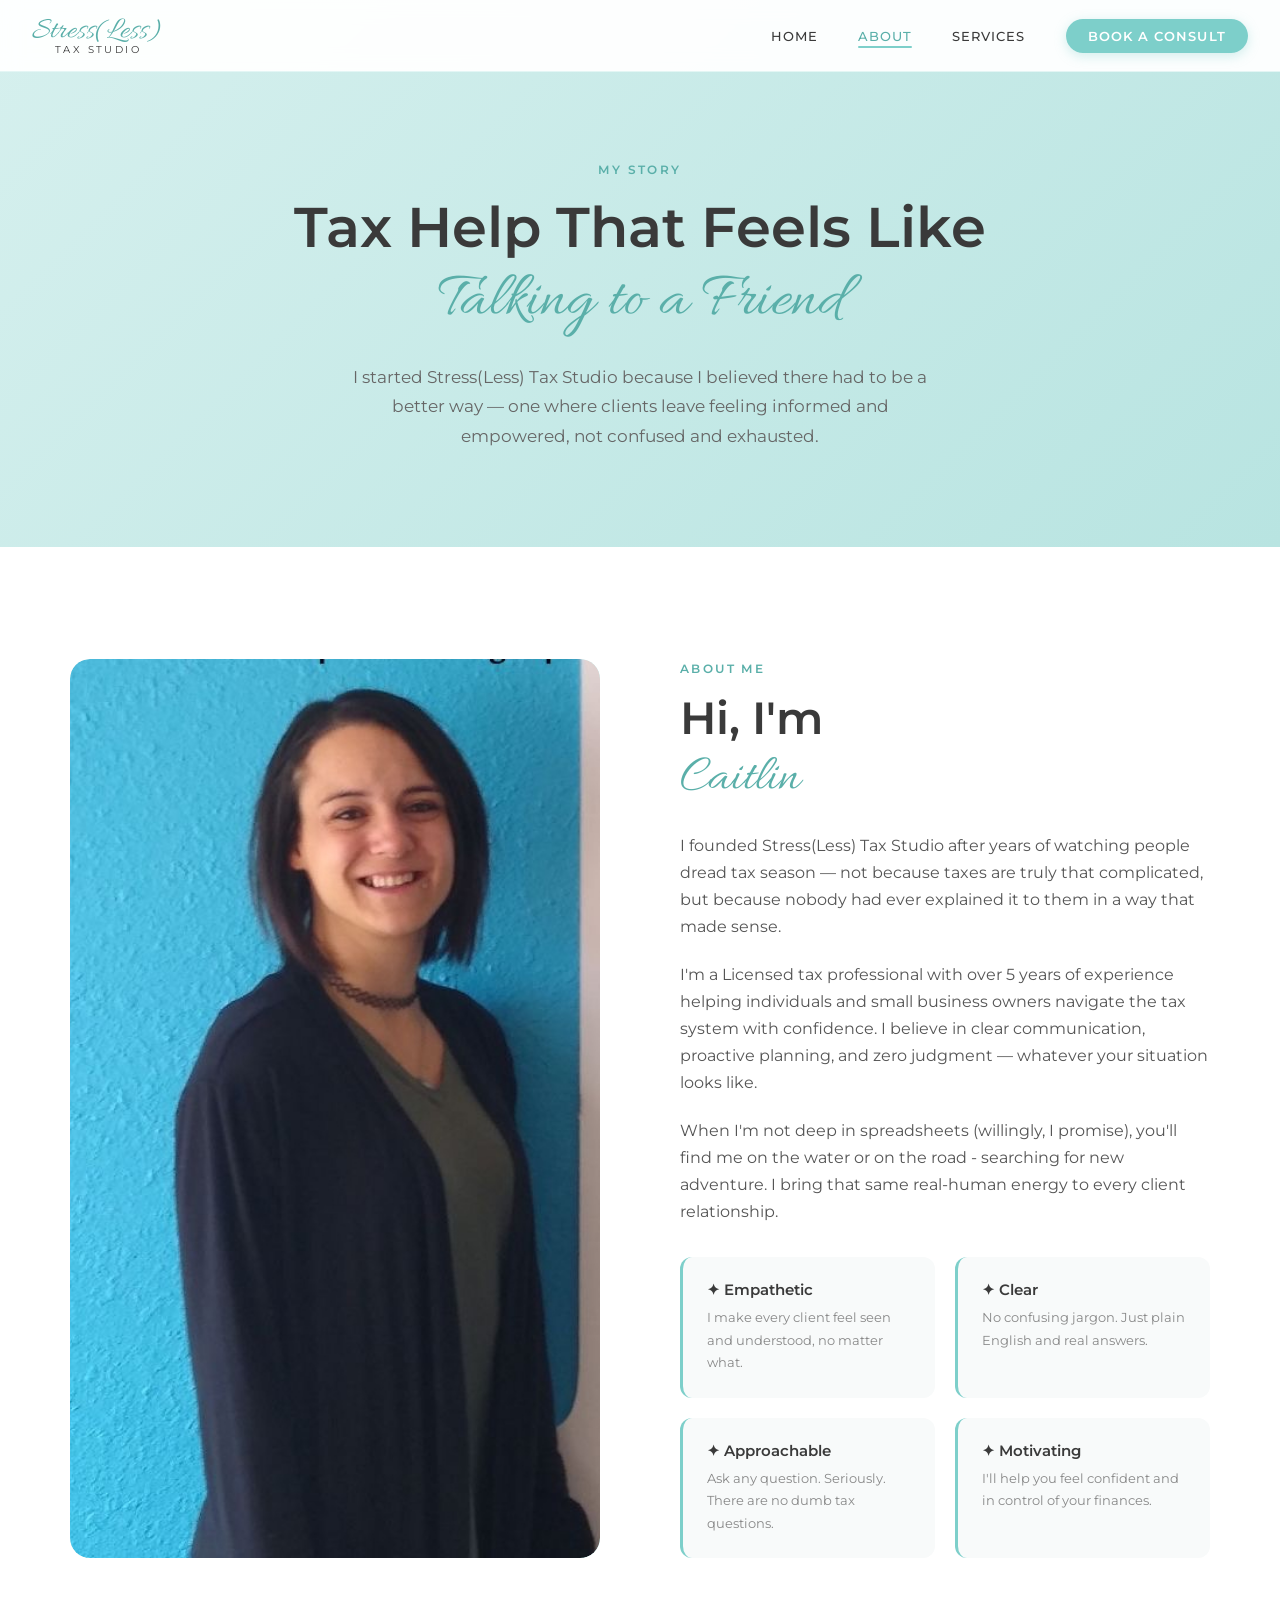
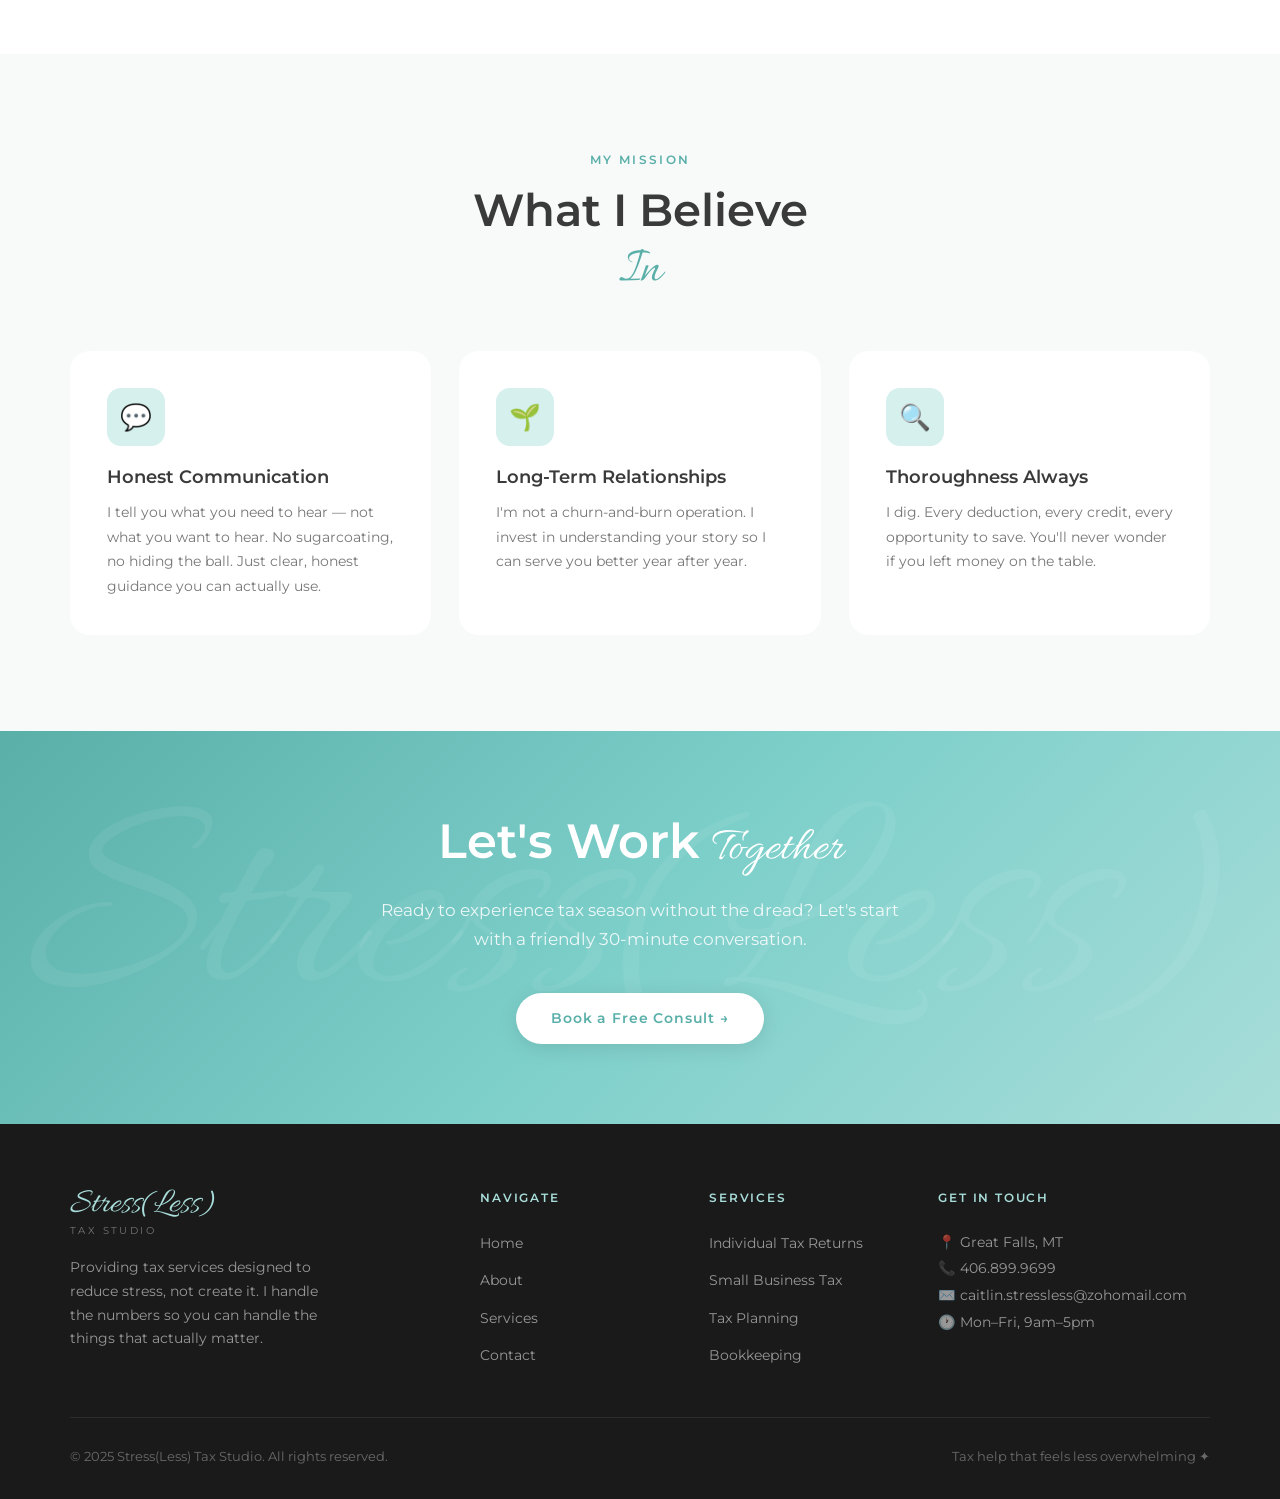
==== about.html @ 583a16b0 "Fix folder structure" ====
<!DOCTYPE html>
<html lang="en">
<head>
  <meta charset="UTF-8" />
  <meta name="viewport" content="width=device-width, initial-scale=1.0" />
  <title>About — Stress(Less) Tax Studio</title>
  <meta name="description" content="Meet the team behind Stress(Less) Tax Studio. I am a real person who believes tax help should feel human, approachable, and empowering." />
  <link rel="stylesheet" href="css/style.css" />
</head>
<body class="page-about">

  <!-- NAV -->
  <nav>
    <div class="nav-logo">
      <span class="script-name">Stress(Less)</span>
      <span class="studio-text">Tax Studio</span>
    </div>
    <ul class="nav-links" id="navLinks">
      <li><a href="index.html">Home</a></li>
      <li><a href="about.html">About</a></li>
      <li><a href="services.html">Services</a></li>
      <li><a href="contact.html" class="nav-cta">Book a Consult</a></li>
    </ul>
    <div class="hamburger" id="hamburger">
      <span></span><span></span><span></span>
    </div>
  </nav>

  <!-- ABOUT HERO -->
  <section class="about-hero">
    <div class="container">
      <p class="section-label reveal">My Story</p>
      <h1 class="section-title reveal" style="font-size: clamp(2.4rem, 5vw, 3.5rem);">
        Tax Help That Feels Like <span class="script">Talking to a Friend</span>
      </h1>
      <p class="section-subtitle reveal" style="margin: 1rem auto 0; text-align: center;">
        I started Stress(Less) Tax Studio because I believed there had to be a better way — one where clients leave feeling informed and empowered, not confused and exhausted.
      </p>
    </div>
  </section>

  <!-- ABOUT CONTENT -->
  <section class="why">
    <div class="container">
      <div class="about-content">
        <div class="about-img-wrap reveal">
          <img src="images/caitlin-profile.jpeg" alt="Caitlin, founder of Stress(Less) Tax Studio" style="width: 100%; height: 100%; object-fit: cover; object-position: top center; border-radius: var(--radius-lg); display: block;" />
        </div>

        <div class="reveal">
          <p class="section-label">About Me</p>
          <h2 class="section-title">Hi, I'm <span class="script">Caitlin</span></h2>
          <p style="margin-bottom: 1.25rem;">I founded Stress(Less) Tax Studio after years of watching people dread tax season — not because taxes are truly that complicated, but because nobody had ever explained it to them in a way that made sense.</p>
          <p style="margin-bottom: 1.25rem;">I'm a Licensed tax professional with over 5 years of experience helping individuals and small business owners navigate the tax system with confidence. I believe in clear communication, proactive planning, and zero judgment — whatever your situation looks like.</p>
          <p style="margin-bottom: 2rem;">When I'm not deep in spreadsheets (willingly, I promise), you'll find me on the water or on the road - searching for new adventure. I bring that same real-human energy to every client relationship.</p>

          <div class="values-grid">
            <div class="value-card reveal" data-delay="0">
              <h4>✦ Empathetic</h4>
              <p>I make every client feel seen and understood, no matter what.</p>
            </div>
            <div class="value-card reveal" data-delay="100">
              <h4>✦ Clear</h4>
              <p>No confusing jargon. Just plain English and real answers.</p>
            </div>
            <div class="value-card reveal" data-delay="200">
              <h4>✦ Approachable</h4>
              <p>Ask any question. Seriously. There are no dumb tax questions.</p>
            </div>
            <div class="value-card reveal" data-delay="300">
              <h4>✦ Motivating</h4>
              <p>I'll help you feel confident and in control of your finances.</p>
            </div>
          </div>
        </div>
      </div>
    </div>
  </section>

  <!-- MISSION SECTION -->
  <section class="services" style="background: var(--off-white);">
    <div class="container">
      <div class="text-center reveal">
        <p class="section-label">My Mission</p>
        <h2 class="section-title">What I Believe <span class="script">In</span></h2>
      </div>
      <div class="services-grid" style="margin-top: 3rem;">
        <div class="service-card reveal" data-delay="0">
          <div class="service-icon">💬</div>
          <h3>Honest Communication</h3>
          <p>I tell you what you need to hear — not what you want to hear. No sugarcoating, no hiding the ball. Just clear, honest guidance you can actually use.</p>
        </div>
        <div class="service-card reveal" data-delay="100">
          <div class="service-icon">🌱</div>
          <h3>Long-Term Relationships</h3>
          <p>I'm not a churn-and-burn operation. I invest in understanding your story so I can serve you better year after year.</p>
        </div>
        <div class="service-card reveal" data-delay="200">
          <div class="service-icon">🔍</div>
          <h3>Thoroughness Always</h3>
          <p>I dig. Every deduction, every credit, every opportunity to save. You'll never wonder if you left money on the table.</p>
        </div>
      </div>
    </div>
  </section>

  <!-- CREDENTIALS BAR 
  <section style="background: var(--charcoal); padding: 4rem 2rem;">
    <div class="container">
      <div class="text-center reveal">
        <p class="section-label" style="color: var(--tiffany-light);">Credentials &amp; Qualifications</p>
        <h2 class="section-title" style="color: var(--white); margin-bottom: 2.5rem;">You're in Good Hands <span class="script">Promise.</span></h2>
      </div>
      <div style="display: grid; grid-template-columns: repeat(auto-fit, minmax(200px, 1fr)); gap: 1.5rem; text-align: center;">
        <div class="reveal" data-delay="0" style="padding: 2rem; border: 1px solid rgba(125,207,202,0.2); border-radius: var(--radius);">
          <div style="font-size: 2.5rem; margin-bottom: 0.75rem;">🏅</div>
          <h4 style="color: var(--white); font-size: 0.95rem; margin-bottom: 0.4rem;">[Your Credential]</h4>
          <p style="color: rgba(255,255,255,0.5); font-size: 0.8rem;">e.g. Enrolled Agent</p>
        </div>
        <div class="reveal" data-delay="100" style="padding: 2rem; border: 1px solid rgba(125,207,202,0.2); border-radius: var(--radius);">
          <div style="font-size: 2.5rem; margin-bottom: 0.75rem;">📜</div>
          <h4 style="color: var(--white); font-size: 0.95rem; margin-bottom: 0.4rem;">[Your Certification]</h4>
          <p style="color: rgba(255,255,255,0.5); font-size: 0.8rem;">e.g. CPA License</p>
        </div>
        <div class="reveal" data-delay="200" style="padding: 2rem; border: 1px solid rgba(125,207,202,0.2); border-radius: var(--radius);">
          <div style="font-size: 2.5rem; margin-bottom: 0.75rem;">🎓</div>
          <h4 style="color: var(--white); font-size: 0.95rem; margin-bottom: 0.4rem;">[Your Degree]</h4>
          <p style="color: rgba(255,255,255,0.5); font-size: 0.8rem;">e.g. B.S. Accounting</p>
        </div>
        <div class="reveal" data-delay="300" style="padding: 2rem; border: 1px solid rgba(125,207,202,0.2); border-radius: var(--radius);">
          <div style="font-size: 2.5rem; margin-bottom: 0.75rem;">⭐</div>
          <h4 style="color: var(--white); font-size: 0.95rem; margin-bottom: 0.4rem;">[X]+ Years</h4>
          <p style="color: rgba(255,255,255,0.5); font-size: 0.8rem;">Professional Experience</p>
        </div>
      </div>
    </div>
  </section> -->

  <!-- CTA BANNER -->
  <section class="cta-banner">
    <div class="container reveal">
      <h2>Let's Work <span class="script">Together</span></h2>
      <p>Ready to experience tax season without the dread? Let's start with a friendly 30-minute conversation.</p>
      <a href="contact.html" class="btn btn-white">Book a Free Consult →</a>
    </div>
  </section>

  <!-- FOOTER -->
  <footer>
    <div class="container">
      <div class="footer-grid">
        <div class="footer-brand">
          <span class="script-name">Stress(Less)</span>
          <span class="studio-text">Tax Studio</span>
          <p>Providing tax services designed to reduce stress, not create it. I handle the numbers so you can handle the things that actually matter.</p>
        </div>
        <div class="footer-col">
          <h5>Navigate</h5>
          <ul>
            <li><a href="index.html">Home</a></li>
            <li><a href="about.html">About</a></li>
            <li><a href="services.html">Services</a></li>
            <li><a href="contact.html">Contact</a></li>
          </ul>
        </div>
        <div class="footer-col">
          <h5>Services</h5>
          <ul>
            <li><a href="services.html">Individual Tax Returns</a></li>
            <li><a href="services.html">Small Business Tax</a></li>
            <li><a href="services.html">Tax Planning</a></li>
            <li><a href="services.html">Bookkeeping</a></li>
          </ul>
        </div>
        <div class="footer-col footer-contact">
          <h5>Get in Touch</h5>
          <p>📍 Great Falls, MT<br>📞 406.899.9699<br>✉️ caitlin.stressless@zohomail.com<br>🕐 Mon–Fri, 9am–5pm</p>
        </div>
      </div>
      <div class="footer-bottom">
        <p>© 2025 Stress(Less) Tax Studio. All rights reserved.</p>
        <p>Tax help that feels less overwhelming ✦</p>
      </div>
    </div>
  </footer>

  <script src="js/main.js"></script>
</body>
</html>
---- css/style.css ----
@import url('https://fonts.googleapis.com/css2?family=Allura&family=Montserrat:wght@300;400;500;600;700&display=swap');

:root {
  --tiffany: #7DCFCA;
  --tiffany-light: #A8DDD9;
  --tiffany-pale: #D6F0EE;
  --tiffany-dark: #5AAFA9;
  --baby-aqua: #B8E4E1;
  --charcoal: #3A3A3A;
  --light-grey: #F0F0F0;
  --mid-grey: #9A9A9A;
  --white: #FFFFFF;
  --off-white: #F8FAFA;
  --black: #1A1A1A;
  --font-script: 'Allura', cursive;
  --font-body: 'Montserrat', sans-serif;
  --shadow-sm: 0 2px 12px rgba(125, 207, 202, 0.12);
  --shadow-md: 0 6px 30px rgba(125, 207, 202, 0.18);
  --shadow-lg: 0 12px 50px rgba(125, 207, 202, 0.22);
  --radius: 12px;
  --radius-lg: 20px;
}

*, *::before, *::after { box-sizing: border-box; margin: 0; padding: 0; }

html { scroll-behavior: smooth; }

body {
  font-family: var(--font-body);
  color: var(--charcoal);
  background: var(--white);
  line-height: 1.7;
  overflow-x: hidden;
}

/* ===== TYPOGRAPHY ===== */
h1, h2, h3, h4 { font-family: var(--font-body); font-weight: 600; line-height: 1.25; }
.script { font-family: var(--font-script); font-weight: 400; }
p { color: #555; font-size: 1rem; }
a { text-decoration: none; color: inherit; }

/* ===== NAV ===== */
nav {
  position: fixed; top: 0; left: 0; right: 0; z-index: 100;
  background: rgba(255,255,255,0.95);
  backdrop-filter: blur(10px);
  border-bottom: 1px solid rgba(125, 207, 202, 0.2);
  padding: 0 2rem;
  height: 72px;
  display: flex; align-items: center; justify-content: space-between;
  transition: box-shadow 0.3s;
}
nav.scrolled { box-shadow: var(--shadow-sm); }

.nav-logo {
  display: flex; flex-direction: column; line-height: 1;
}
.nav-logo .script-name {
  font-family: var(--font-script);
  font-size: 1.9rem;
  color: var(--tiffany-dark);
  line-height: 1;
}
.nav-logo .studio-text {
  font-family: var(--font-body);
  font-size: 0.6rem;
  letter-spacing: 0.25em;
  text-transform: uppercase;
  color: var(--charcoal);
  margin-top: -2px;
  text-align: center;
}

.nav-links {
  display: flex; gap: 2.5rem; align-items: center;
  list-style: none;
}
.nav-links a {
  font-size: 0.82rem;
  font-weight: 500;
  letter-spacing: 0.08em;
  text-transform: uppercase;
  color: var(--charcoal);
  transition: color 0.2s;
  position: relative;
}
.nav-links a::after {
  content: ''; position: absolute; bottom: -4px; left: 0; right: 0;
  height: 2px; background: var(--tiffany); border-radius: 2px;
  transform: scaleX(0); transition: transform 0.25s;
}
.nav-links a:hover { color: var(--tiffany-dark); }
.nav-links a:hover::after { transform: scaleX(1); }
.nav-links a.active { color: var(--tiffany-dark); }
.nav-links a.active::after { transform: scaleX(1); }

.nav-cta {
  background: var(--tiffany);
  color: var(--white) !important;
  padding: 0.55rem 1.4rem;
  border-radius: 50px;
  font-size: 0.82rem !important;
  font-weight: 600 !important;
  letter-spacing: 0.06em;
  transition: background 0.2s, transform 0.2s !important;
  box-shadow: 0 3px 12px rgba(125, 207, 202, 0.35);
}
.nav-cta:hover { background: var(--tiffany-dark) !important; transform: translateY(-1px); }
.nav-cta::after { display: none !important; }

.hamburger { display: none; cursor: pointer; flex-direction: column; gap: 5px; }
.hamburger span { width: 24px; height: 2px; background: var(--charcoal); border-radius: 2px; transition: 0.3s; }

/* ===== BUTTONS ===== */
.btn {
  display: inline-block;
  padding: 0.85rem 2.2rem;
  border-radius: 50px;
  font-family: var(--font-body);
  font-size: 0.88rem;
  font-weight: 600;
  letter-spacing: 0.06em;
  cursor: pointer;
  border: none;
  transition: all 0.25s;
}
.btn-primary {
  background: var(--tiffany);
  color: var(--white);
  box-shadow: 0 4px 20px rgba(125, 207, 202, 0.4);
}
.btn-primary:hover { background: var(--tiffany-dark); transform: translateY(-2px); box-shadow: 0 8px 30px rgba(125, 207, 202, 0.45); }
.btn-outline {
  background: transparent;
  color: var(--tiffany-dark);
  border: 2px solid var(--tiffany);
}
.btn-outline:hover { background: var(--tiffany-pale); transform: translateY(-2px); }
.btn-white {
  background: var(--white);
  color: var(--tiffany-dark);
  box-shadow: 0 4px 20px rgba(0,0,0,0.1);
}
.btn-white:hover { transform: translateY(-2px); box-shadow: 0 8px 30px rgba(0,0,0,0.15); }

/* ===== SECTIONS ===== */
section { padding: 6rem 2rem; }
.container { max-width: 1140px; margin: 0 auto; }

.section-label {
  font-size: 0.75rem;
  font-weight: 600;
  letter-spacing: 0.2em;
  text-transform: uppercase;
  color: var(--tiffany-dark);
  margin-bottom: 0.75rem;
}
.section-title {
  font-size: clamp(2rem, 4vw, 2.8rem);
  color: var(--charcoal);
  margin-bottom: 1.25rem;
}
.section-title .script {
  font-size: 1.15em;
  color: var(--tiffany-dark);
  display: block;
}
.section-subtitle {
  font-size: 1.05rem;
  color: #666;
  max-width: 580px;
  line-height: 1.75;
}
.text-center { text-align: center; }
.text-center .section-subtitle { margin: 0 auto; }

/* ===== HERO ===== */
.hero {
  min-height: 100vh;
  display: flex; align-items: center;
  padding-top: 72px;
  background: linear-gradient(150deg, var(--off-white) 0%, var(--tiffany-pale) 40%, var(--baby-aqua) 100%);
  position: relative; overflow: hidden;
}
.hero::before {
  content: ''; position: absolute; top: -80px; right: -80px;
  width: 600px; height: 600px;
  background: radial-gradient(circle, rgba(125, 207, 202, 0.15) 0%, transparent 70%);
  border-radius: 50%;
  animation: pulse 6s ease-in-out infinite;
}
.hero::after {
  content: ''; position: absolute; bottom: -100px; left: -100px;
  width: 500px; height: 500px;
  background: radial-gradient(circle, rgba(168, 221, 217, 0.2) 0%, transparent 70%);
  border-radius: 50%;
  animation: pulse 8s ease-in-out infinite reverse;
}
@keyframes pulse { 0%, 100% { transform: scale(1); } 50% { transform: scale(1.08); } }

.hero .container {
  display: grid;
  grid-template-columns: 1fr 1fr;
  gap: 4rem;
  align-items: center;
  position: relative; z-index: 1;
}
.hero-content { animation: fadeInLeft 0.9s ease both; }
.hero-eyebrow {
  font-size: 0.78rem;
  font-weight: 600;
  letter-spacing: 0.22em;
  text-transform: uppercase;
  color: var(--tiffany-dark);
  margin-bottom: 1rem;
  display: flex; align-items: center; gap: 0.75rem;
}
.hero-eyebrow::before {
  content: ''; width: 32px; height: 2px;
  background: var(--tiffany); display: block;
}
.hero-title {
  font-size: clamp(2.6rem, 5vw, 4rem);
  color: var(--charcoal);
  line-height: 1.1;
  margin-bottom: 1.5rem;
}
.hero-title .script {
  font-size: 1.2em;
  color: var(--tiffany-dark);
  display: block;
  line-height: 1.1;
}
.hero-tagline {
  font-size: 1.05rem;
  color: #666;
  margin-bottom: 2.5rem;
  line-height: 1.8;
  max-width: 480px;
  font-style: italic;
}
.hero-actions { display: flex; gap: 1rem; flex-wrap: wrap; }
.hero-trust {
  display: flex; align-items: center; gap: 1.5rem;
  margin-top: 3rem;
  padding-top: 2rem;
  border-top: 1px solid rgba(125, 207, 202, 0.3);
}
.trust-item {
  display: flex; flex-direction: column;
}
.trust-num {
  font-size: 1.6rem; font-weight: 700; color: var(--tiffany-dark);
  line-height: 1;
}
.trust-label { font-size: 0.72rem; color: #888; letter-spacing: 0.06em; margin-top: 2px; }
.trust-divider { width: 1px; height: 40px; background: rgba(125, 207, 202, 0.35); }

.hero-visual {
  display: flex; justify-content: center; align-items: center;
  animation: fadeInRight 0.9s ease 0.2s both;
}
.hero-card-stack {
  display: flex;
  flex-direction: column;
  gap: 1.5rem;
  position: relative;
  width: 380px;
  height: 420px;
}
.hero-card {
  background: var(--white);
  border-radius: var(--radius-lg);
  box-shadow: var(--shadow-md);
  padding: 1.75rem;
  transition: transform 0.3s;
}
.hero-card:nth-child(1) {
  width: 280px; height: 180px;
  top: 20px; right: 20px;
  background: var(--white);
  border: 1px solid var(--tiffany-pale);
  z-index: 3;
}
.hero-card:nth-child(2) {
  width: 280px; height: 160px;
  top: 60px; right: 60px;
  background: var(--tiffany-pale);
  z-index: 2;
}
.hero-card:nth-child(3) {
  width: 280px; height: 175px;
  top: 200px; left: 0px;
  background: var(--tiffany);
  z-index: 1;
}
.hero-card:nth-child(4) {
  width: 250px; height: 120px;
  bottom: 20px; right: 10px;
  background: linear-gradient(135deg, var(--tiffany-dark), var(--tiffany));
  z-index: 4;
}
.card-icon {
  width: 40px; height: 40px;
  background: var(--tiffany-pale);
  border-radius: 10px;
  display: flex; align-items: center; justify-content: center;
  margin-bottom: 0.75rem;
  font-size: 1.2rem;
}
.card-icon.dark { background: rgba(255,255,255,0.2); }
.hero-card h4 { font-size: 0.85rem; font-weight: 600; color: var(--charcoal); margin-bottom: 0.25rem; }
.hero-card p { font-size: 0.78rem; color: #888; }
.hero-card.dark h4, .hero-card.dark p { color: rgba(255,255,255,0.9); }
.hero-card.dark p { color: rgba(255,255,255,0.7); }

/* ===== SERVICES SECTION ===== */
.services { background: var(--off-white); }
.services-grid {
  display: grid;
  grid-template-columns: repeat(auto-fit, minmax(280px, 1fr));
  gap: 1.75rem;
  margin-top: 3.5rem;
}
.service-card {
  background: var(--white);
  border-radius: var(--radius-lg);
  padding: 2.25rem;
  border: 1px solid transparent;
  transition: all 0.3s;
  position: relative;
  overflow: hidden;
}
.service-card::before {
  content: '';
  position: absolute; top: 0; left: 0; right: 0;
  height: 4px;
  background: linear-gradient(90deg, var(--tiffany-light), var(--tiffany-dark));
  transform: scaleX(0); transform-origin: left;
  transition: transform 0.35s;
}
.service-card:hover {
  border-color: var(--tiffany-pale);
  box-shadow: var(--shadow-md);
  transform: translateY(-4px);
}
.service-card:hover::before { transform: scaleX(1); }
.service-icon {
  width: 58px; height: 58px;
  background: var(--tiffany-pale);
  border-radius: 14px;
  display: flex; align-items: center; justify-content: center;
  font-size: 1.6rem;
  margin-bottom: 1.25rem;
  transition: transform 0.3s;
}
.service-card:hover .service-icon { transform: scale(1.1) rotate(5deg); }
.service-card h3 { font-size: 1.1rem; margin-bottom: 0.75rem; color: var(--charcoal); }
.service-card p { font-size: 0.9rem; color: #777; line-height: 1.7; }
.service-tag {
  display: inline-block;
  margin-top: 1.25rem;
  font-size: 0.72rem;
  font-weight: 600;
  letter-spacing: 0.1em;
  text-transform: uppercase;
  color: var(--tiffany-dark);
  padding: 0.3rem 0.8rem;
  background: var(--tiffany-pale);
  border-radius: 50px;
}

/* ===== WHY SECTION ===== */
.why { background: var(--white); }
.why-grid {
  display: grid;
  grid-template-columns: 1fr 1fr;
  gap: 5rem;
  align-items: center;
  margin-top: 1rem;
}
.why-visual { position: relative; }
.why-bg-card {
  background: linear-gradient(135deg, var(--tiffany-pale), var(--baby-aqua));
  border-radius: var(--radius-lg);
  padding: 3rem;
  min-height: 420px;
  display: flex; flex-direction: column; justify-content: flex-end;
  position: relative; overflow: hidden;
}
.why-bg-card::before {
  content: '"';
  position: absolute; top: -20px; left: 20px;
  font-family: var(--font-script);
  font-size: 12rem;
  color: rgba(125, 207, 202, 0.25);
  line-height: 1;
}
.why-quote {
  font-size: 1.25rem;
  font-style: italic;
  color: var(--charcoal);
  line-height: 1.6;
  position: relative; z-index: 1;
}
.why-quote .script { font-size: 1.6rem; color: var(--tiffany-dark); display: block; margin-top: 1rem; }

.why-pillars { display: flex; flex-direction: column; gap: 1.75rem; }
.pillar {
  display: flex; gap: 1.25rem; align-items: flex-start;
}
.pillar-icon {
  flex-shrink: 0;
  width: 50px; height: 50px;
  background: var(--tiffany-pale);
  border-radius: 12px;
  display: flex; align-items: center; justify-content: center;
  font-size: 1.3rem;
}
.pillar h4 { font-size: 1rem; font-weight: 600; margin-bottom: 0.35rem; color: var(--charcoal); }
.pillar p { font-size: 0.88rem; color: #777; line-height: 1.65; }

/* ===== PROCESS SECTION ===== */
.process { background: var(--charcoal); color: var(--white); }
.process .section-label { color: var(--tiffany-light); }
.process .section-title { color: var(--white); }
.process .section-subtitle { color: rgba(255,255,255,0.65); }
.process-steps {
  display: grid;
  grid-template-columns: repeat(4, 1fr);
  gap: 2rem;
  margin-top: 3.5rem;
  position: relative;
}
.process-steps::before {
  content: '';
  position: absolute;
  top: 38px; left: 12.5%; right: 12.5%;
  height: 1px;
  background: linear-gradient(90deg, transparent, var(--tiffany), transparent);
}
.step {
  text-align: center;
  position: relative;
}
.step-num {
  width: 76px; height: 76px;
  background: rgba(125, 207, 202, 0.12);
  border: 2px solid var(--tiffany);
  border-radius: 50%;
  display: flex; align-items: center; justify-content: center;
  margin: 0 auto 1.5rem;
  font-size: 1.5rem;
  color: var(--tiffany-light);
  position: relative; z-index: 1;
  transition: all 0.3s;
}
.step:hover .step-num {
  background: var(--tiffany);
  color: var(--white);
  transform: scale(1.08);
}
.step h4 { font-size: 1rem; font-weight: 600; color: var(--white); margin-bottom: 0.5rem; }
.step p { font-size: 0.85rem; color: rgba(255,255,255,0.6); line-height: 1.6; }

/* ===== TESTIMONIALS ===== */
.testimonials { background: var(--off-white); }
.testimonials-grid {
  display: grid;
  grid-template-columns: repeat(3, 1fr);
  gap: 1.75rem;
  margin-top: 3.5rem;
}
.testimonial-card {
  background: var(--white);
  border-radius: var(--radius-lg);
  padding: 2rem;
  border: 1px solid var(--tiffany-pale);
  transition: all 0.3s;
}
.testimonial-card:hover {
  box-shadow: var(--shadow-md);
  transform: translateY(-3px);
}
.stars { color: var(--tiffany); font-size: 1rem; margin-bottom: 1rem; letter-spacing: 2px; }
.testimonial-text {
  font-size: 0.92rem;
  color: #666;
  line-height: 1.75;
  font-style: italic;
  margin-bottom: 1.5rem;
}
.testimonial-author { display: flex; align-items: center; gap: 0.75rem; }
.author-avatar {
  width: 42px; height: 42px;
  border-radius: 50%;
  background: linear-gradient(135deg, var(--tiffany-light), var(--tiffany-dark));
  display: flex; align-items: center; justify-content: center;
  font-weight: 700; color: var(--white); font-size: 0.9rem;
}
.author-name { font-weight: 600; font-size: 0.9rem; color: var(--charcoal); }
.author-title { font-size: 0.78rem; color: #999; }

/* ===== CTA BANNER ===== */
.cta-banner {
  background: linear-gradient(135deg, var(--tiffany-dark) 0%, var(--tiffany) 50%, var(--tiffany-light) 100%);
  padding: 5rem 2rem;
  text-align: center;
  position: relative; overflow: hidden;
}
.cta-banner::before {
  content: 'Stress(Less)';
  position: absolute;
  font-family: var(--font-script);
  font-size: 18rem;
  color: rgba(255,255,255,0.06);
  top: 50%; left: 50%;
  transform: translate(-50%, -50%);
  white-space: nowrap; pointer-events: none;
}
.cta-banner h2 {
  font-size: clamp(2rem, 4vw, 3rem);
  color: var(--white);
  margin-bottom: 1rem;
}
.cta-banner p {
  color: rgba(255,255,255,0.85);
  font-size: 1.05rem;
  max-width: 540px;
  margin: 0 auto 2.5rem;
}

/* ===== FOOTER ===== */
footer {
  background: var(--black);
  color: rgba(255,255,255,0.7);
  padding: 4rem 2rem 2rem;
}
.footer-grid {
  display: grid;
  grid-template-columns: 2fr 1fr 1fr 1.5fr;
  gap: 3rem;
  margin-bottom: 3rem;
}
.footer-brand .script-name {
  font-family: var(--font-script);
  font-size: 2.2rem;
  color: var(--tiffany-light);
  display: block;
  line-height: 1;
}
.footer-brand .studio-text {
  font-size: 0.6rem;
  letter-spacing: 0.25em;
  text-transform: uppercase;
  color: rgba(255,255,255,0.4);
  margin-bottom: 1rem;
  display: block;
}
.footer-brand p { font-size: 0.88rem; line-height: 1.7; color: rgba(255,255,255,0.55); max-width: 260px; }
.footer-col h5 {
  font-size: 0.75rem;
  font-weight: 600;
  letter-spacing: 0.15em;
  text-transform: uppercase;
  color: var(--tiffany-light);
  margin-bottom: 1.25rem;
}
.footer-col ul { list-style: none; display: flex; flex-direction: column; gap: 0.65rem; }
.footer-col ul a { font-size: 0.88rem; color: rgba(255,255,255,0.55); transition: color 0.2s; }
.footer-col ul a:hover { color: var(--tiffany-light); }
.footer-contact p { font-size: 0.88rem; color: rgba(255,255,255,0.55); line-height: 1.9; }
.footer-bottom {
  border-top: 1px solid rgba(255,255,255,0.08);
  padding-top: 1.75rem;
  display: flex; justify-content: space-between; align-items: center;
}
.footer-bottom p { font-size: 0.8rem; color: rgba(255,255,255,0.35); }

/* ===== ABOUT PAGE ===== */
.about-hero {
  background: linear-gradient(135deg, var(--tiffany-pale) 0%, var(--baby-aqua) 100%);
  padding: 10rem 2rem 6rem;
  text-align: center;
}
.about-content {
  display: grid;
  grid-template-columns: 1fr 1fr;
  gap: 5rem;
  align-items: stretch;
  margin-top: 1rem;
}
.about-img-wrap {
  border-radius: var(--radius-lg);
  background: linear-gradient(135deg, var(--tiffany-pale), var(--baby-aqua));
  min-height: 420px;
  display: flex; align-items: center; justify-content: center;
  font-size: 5rem;
  position: relative; overflow: hidden;
}
.values-grid {
  display: grid;
  grid-template-columns: 1fr 1fr;
  gap: 1.25rem;
  margin-top: 2rem;
}
.value-card {
  padding: 1.5rem;
  background: var(--off-white);
  border-radius: var(--radius);
  border-left: 3px solid var(--tiffany);
}
.value-card h4 { font-size: 0.92rem; font-weight: 600; margin-bottom: 0.4rem; color: var(--charcoal); }
.value-card p { font-size: 0.83rem; color: #888; }

/* ===== SERVICES PAGE ===== */
.services-hero {
  background: linear-gradient(135deg, var(--off-white) 0%, var(--tiffany-pale) 100%);
  padding: 10rem 2rem 6rem;
  text-align: center;
}
.service-detail-grid {
  display: grid;
  grid-template-columns: repeat(2, 1fr);
  gap: 2rem;
  margin-top: 3rem;
}
.service-detail-card {
  background: var(--white);
  border-radius: var(--radius-lg);
  padding: 2.5rem;
  border: 1px solid var(--tiffany-pale);
  transition: all 0.3s;
}
.service-detail-card:hover {
  box-shadow: var(--shadow-md);
  transform: translateY(-4px);
  border-color: var(--tiffany);
}
.service-detail-card h3 { font-size: 1.2rem; color: var(--charcoal); margin-bottom: 0.75rem; }
.service-detail-card .price {
  font-size: 1rem;
  color: var(--tiffany-dark);
  font-weight: 600;
  margin-bottom: 1rem;
}
.service-includes { list-style: none; margin-top: 1rem; display: flex; flex-direction: column; gap: 0.6rem; }
.service-includes li {
  font-size: 0.88rem;
  color: #666;
  display: flex; align-items: center; gap: 0.65rem;
}
.service-includes li::before {
  content: '✓';
  color: var(--tiffany-dark);
  font-weight: 700;
  flex-shrink: 0;
}

/* ===== CONTACT PAGE ===== */
.contact-hero {
  background: linear-gradient(135deg, var(--tiffany-pale) 0%, var(--baby-aqua) 100%);
  padding: 10rem 2rem 6rem;
  text-align: center;
}
.contact-layout {
  display: grid;
  grid-template-columns: 1fr 1.5fr;
  gap: 4rem;
  margin-top: 3rem;
}
.contact-info h3 { font-size: 1.1rem; color: var(--charcoal); margin-bottom: 0.5rem; }
.contact-info p { font-size: 0.9rem; color: #777; margin-bottom: 2rem; }
.contact-item {
  display: flex; gap: 1rem; align-items: flex-start;
  margin-bottom: 1.75rem;
}
.contact-item-icon {
  width: 46px; height: 46px;
  background: var(--tiffany-pale);
  border-radius: 12px;
  display: flex; align-items: center; justify-content: center;
  font-size: 1.2rem; flex-shrink: 0;
}
.contact-item h4 { font-size: 0.9rem; font-weight: 600; margin-bottom: 0.25rem; color: var(--charcoal); }
.contact-item p { font-size: 0.85rem; color: #777; margin-bottom: 0; }
.contact-form {
  background: var(--white);
  border-radius: var(--radius-lg);
  padding: 2.5rem;
  box-shadow: var(--shadow-sm);
  border: 1px solid var(--tiffany-pale);
}
.form-row { display: grid; grid-template-columns: 1fr 1fr; gap: 1.25rem; }
.form-group { margin-bottom: 1.25rem; }
.form-group label {
  display: block;
  font-size: 0.8rem;
  font-weight: 600;
  letter-spacing: 0.05em;
  color: var(--charcoal);
  margin-bottom: 0.5rem;
}
.form-group input,
.form-group select,
.form-group textarea {
  width: 100%;
  padding: 0.75rem 1rem;
  border: 1.5px solid #E8E8E8;
  border-radius: var(--radius);
  font-family: var(--font-body);
  font-size: 0.9rem;
  color: var(--charcoal);
  background: var(--off-white);
  outline: none;
  transition: border-color 0.2s, box-shadow 0.2s;
  -webkit-appearance: none;
}
.form-group input:focus,
.form-group select:focus,
.form-group textarea:focus {
  border-color: var(--tiffany);
  box-shadow: 0 0 0 3px rgba(125, 207, 202, 0.15);
  background: var(--white);
}
.form-group textarea { resize: vertical; min-height: 120px; }
.form-success {
  display: none;
  text-align: center;
  padding: 2rem;
  color: var(--tiffany-dark);
}

/* ===== PAGE-SPECIFIC NAV ACTIVE STATE ===== */
body.page-home .nav-links a[href="index.html"],
body.page-about .nav-links a[href="about.html"],
body.page-services .nav-links a[href="services.html"],
body.page-contact .nav-links a[href="contact.html"] {
  color: var(--tiffany-dark);
}
body.page-home .nav-links a[href="index.html"]::after,
body.page-about .nav-links a[href="about.html"]::after,
body.page-services .nav-links a[href="services.html"]::after,
body.page-contact .nav-links a[href="contact.html"]::after {
  transform: scaleX(1);
}

/* ===== ANIMATIONS ===== */
@keyframes fadeInLeft {
  from { opacity: 0; transform: translateX(-30px); }
  to { opacity: 1; transform: translateX(0); }
}
@keyframes fadeInRight {
  from { opacity: 0; transform: translateX(30px); }
  to { opacity: 1; transform: translateX(0); }
}
@keyframes fadeInUp {
  from { opacity: 0; transform: translateY(24px); }
  to { opacity: 1; transform: translateY(0); }
}

.reveal {
  opacity: 0;
  transform: translateY(24px);
  transition: opacity 0.65s ease, transform 0.65s ease;
}
.reveal.visible {
  opacity: 1;
  transform: translateY(0);
}

/* ===== MOBILE NAV ===== */
@media (max-width: 768px) {
  .hamburger { display: flex; }
  .nav-links {
    position: fixed;
    top: 72px; left: 0; right: 0;
    background: var(--white);
    flex-direction: column;
    gap: 0;
    padding: 1rem 0 2rem;
    box-shadow: var(--shadow-md);
    transform: translateY(-120%);
    transition: transform 0.3s;
    z-index: 99;
  }
  .nav-links.open { transform: translateY(0); }
  .nav-links li { width: 100%; }
  .nav-links a {
    display: block;
    padding: 0.85rem 2rem;
    font-size: 0.9rem;
  }
  .nav-cta { margin: 0.5rem 2rem; display: block; text-align: center; }

  .hero .container { grid-template-columns: 1fr; text-align: center; }
  .hero-visual { display: none; }
  .hero-actions { justify-content: center; }
  .hero-trust { justify-content: center; }
  .hero-eyebrow { justify-content: center; }

  .why-grid { grid-template-columns: 1fr; }
  .about-content { grid-template-columns: 1fr; }
  .contact-layout { grid-template-columns: 1fr; }
  .process-steps { grid-template-columns: 1fr 1fr; }
  .testimonials-grid { grid-template-columns: 1fr; }
  .footer-grid { grid-template-columns: 1fr 1fr; }
  .service-detail-grid { grid-template-columns: 1fr; }
  .form-row { grid-template-columns: 1fr; }
}
@media (max-width: 480px) {
  section { padding: 4rem 1.25rem; }
  .footer-grid { grid-template-columns: 1fr; }
  .process-steps { grid-template-columns: 1fr; }
  .process-steps::before { display: none; }
}
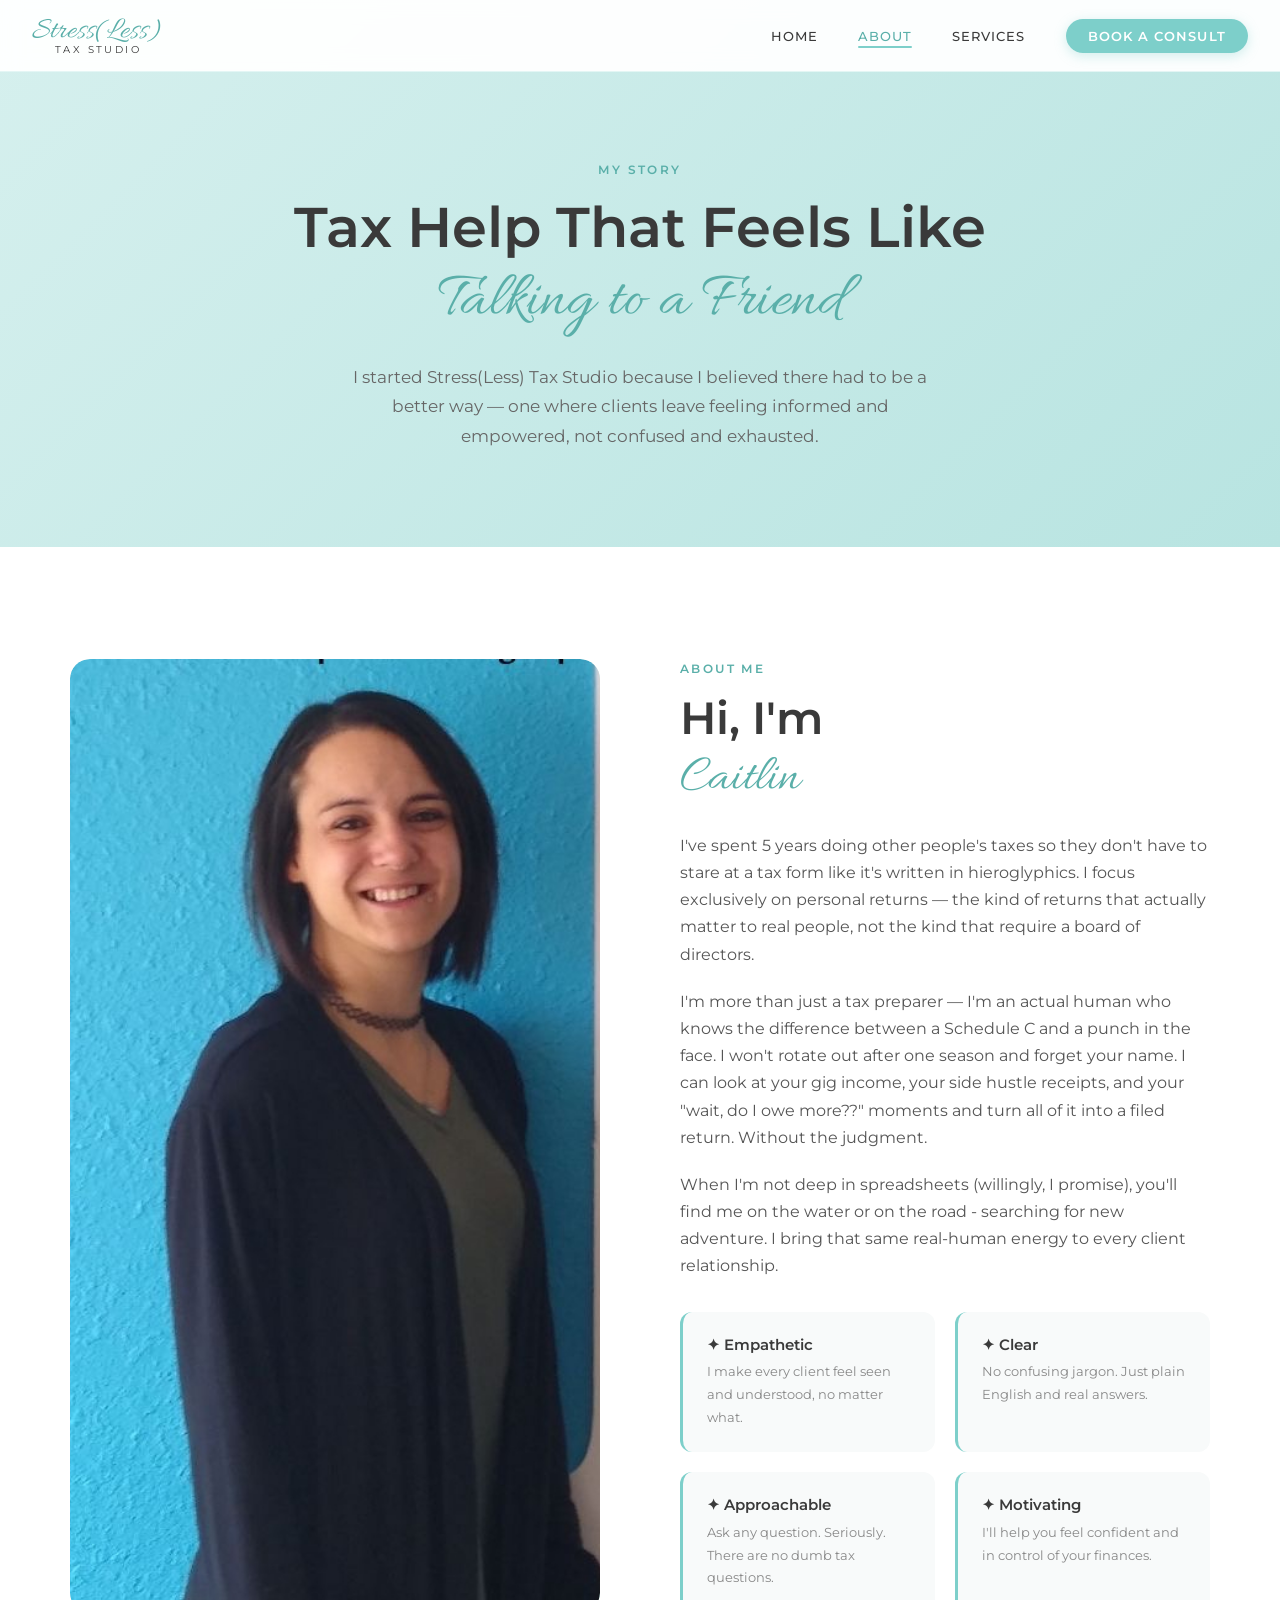
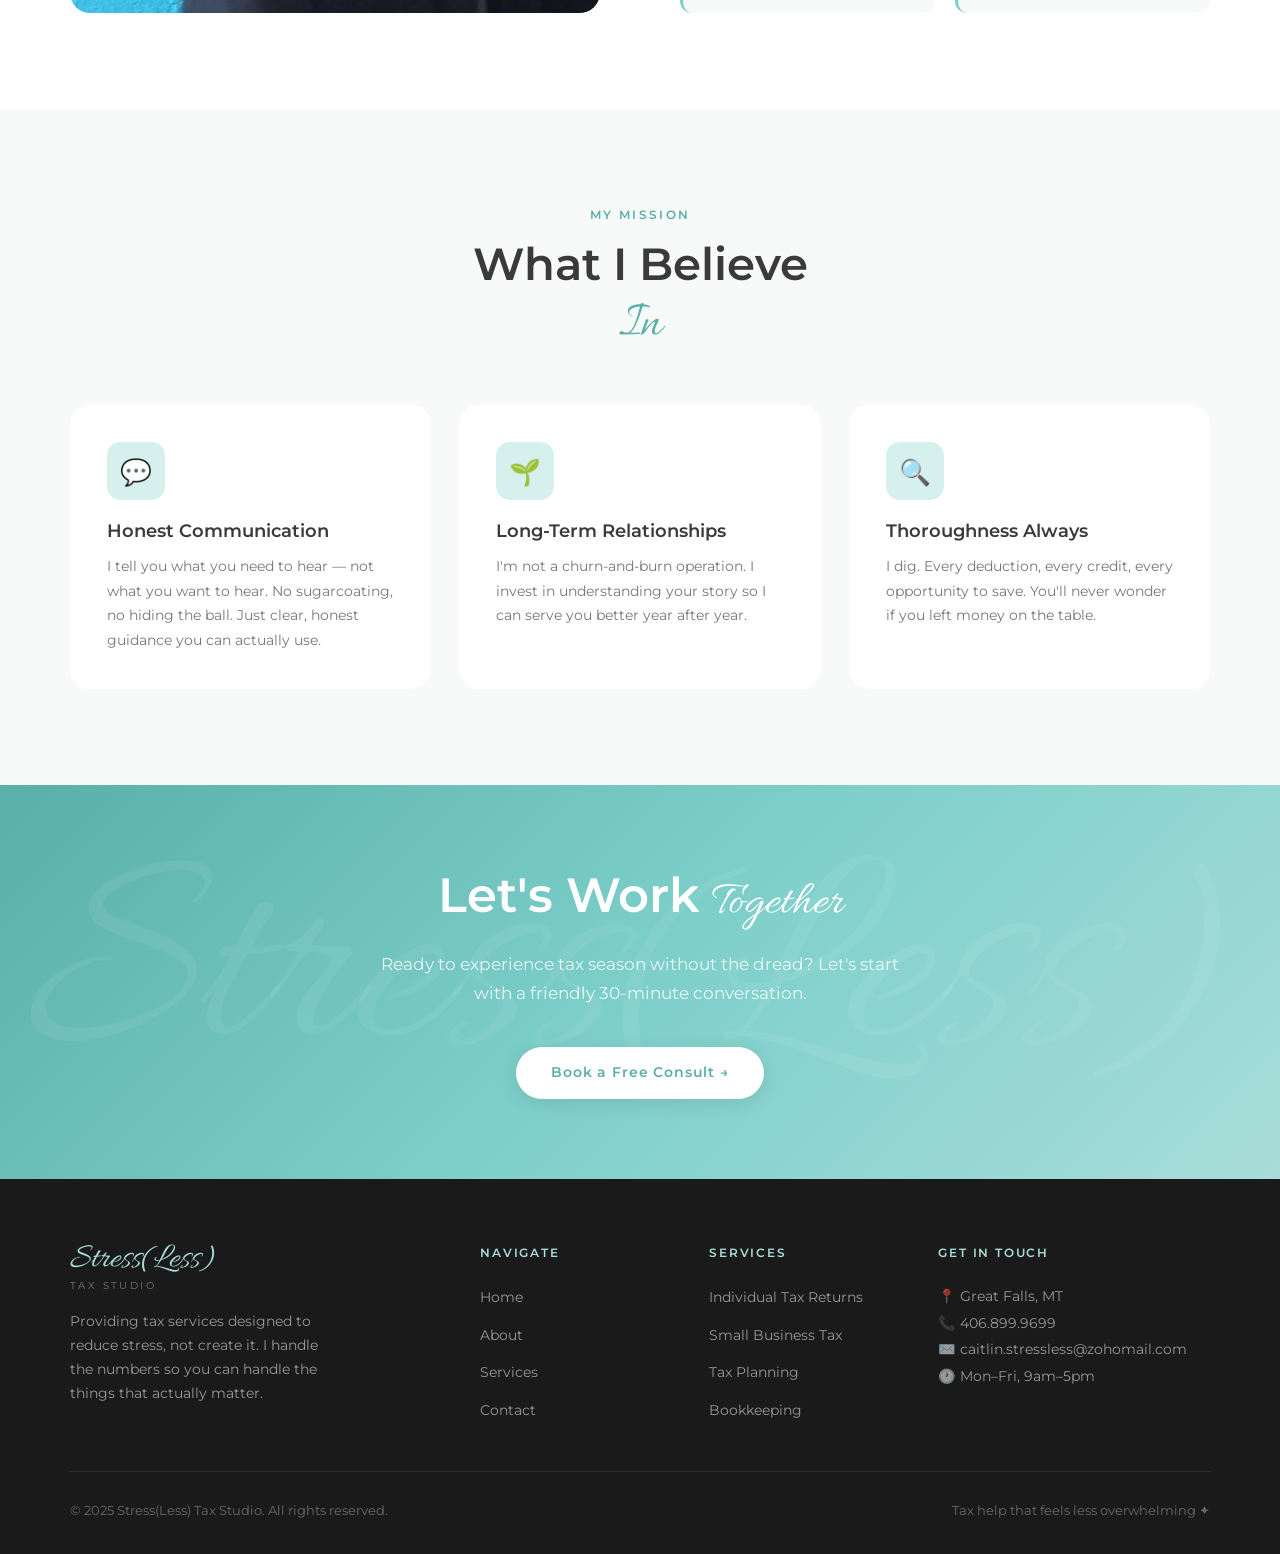
==== commit f4fe93da: "Added to services section" ====
--- a/about.html
+++ b/about.html
@@ -50,8 +50,11 @@
         <div class="reveal">
           <p class="section-label">About Me</p>
           <h2 class="section-title">Hi, I'm <span class="script">Caitlin</span></h2>
-          <p style="margin-bottom: 1.25rem;">I founded Stress(Less) Tax Studio after years of watching people dread tax season — not because taxes are truly that complicated, but because nobody had ever explained it to them in a way that made sense.</p>
-          <p style="margin-bottom: 1.25rem;">I'm a Licensed tax professional with over 5 years of experience helping individuals and small business owners navigate the tax system with confidence. I believe in clear communication, proactive planning, and zero judgment — whatever your situation looks like.</p>
+          <p style="margin-bottom: 1.25rem;">I've spent 5 years doing other people's taxes so they don't have to stare at a tax form like it's written in hieroglyphics. I focus exclusively on personal returns — the kind of returns that actually matter to real people, not the kind that require a board of directors.</p>
+          <p style="margin-bottom: 1.25rem;">I'm more than just a tax preparer — I'm an actual human who knows the difference between a Schedule
+C and a punch in the face. I won't rotate out after one season and forget your name. I can look at your
+gig income, your side hustle receipts, and your "wait, do I owe more??" moments and turn all of it into
+a filed return. Without the judgment.</p>
           <p style="margin-bottom: 2rem;">When I'm not deep in spreadsheets (willingly, I promise), you'll find me on the water or on the road - searching for new adventure. I bring that same real-human energy to every client relationship.</p>
 
           <div class="values-grid">
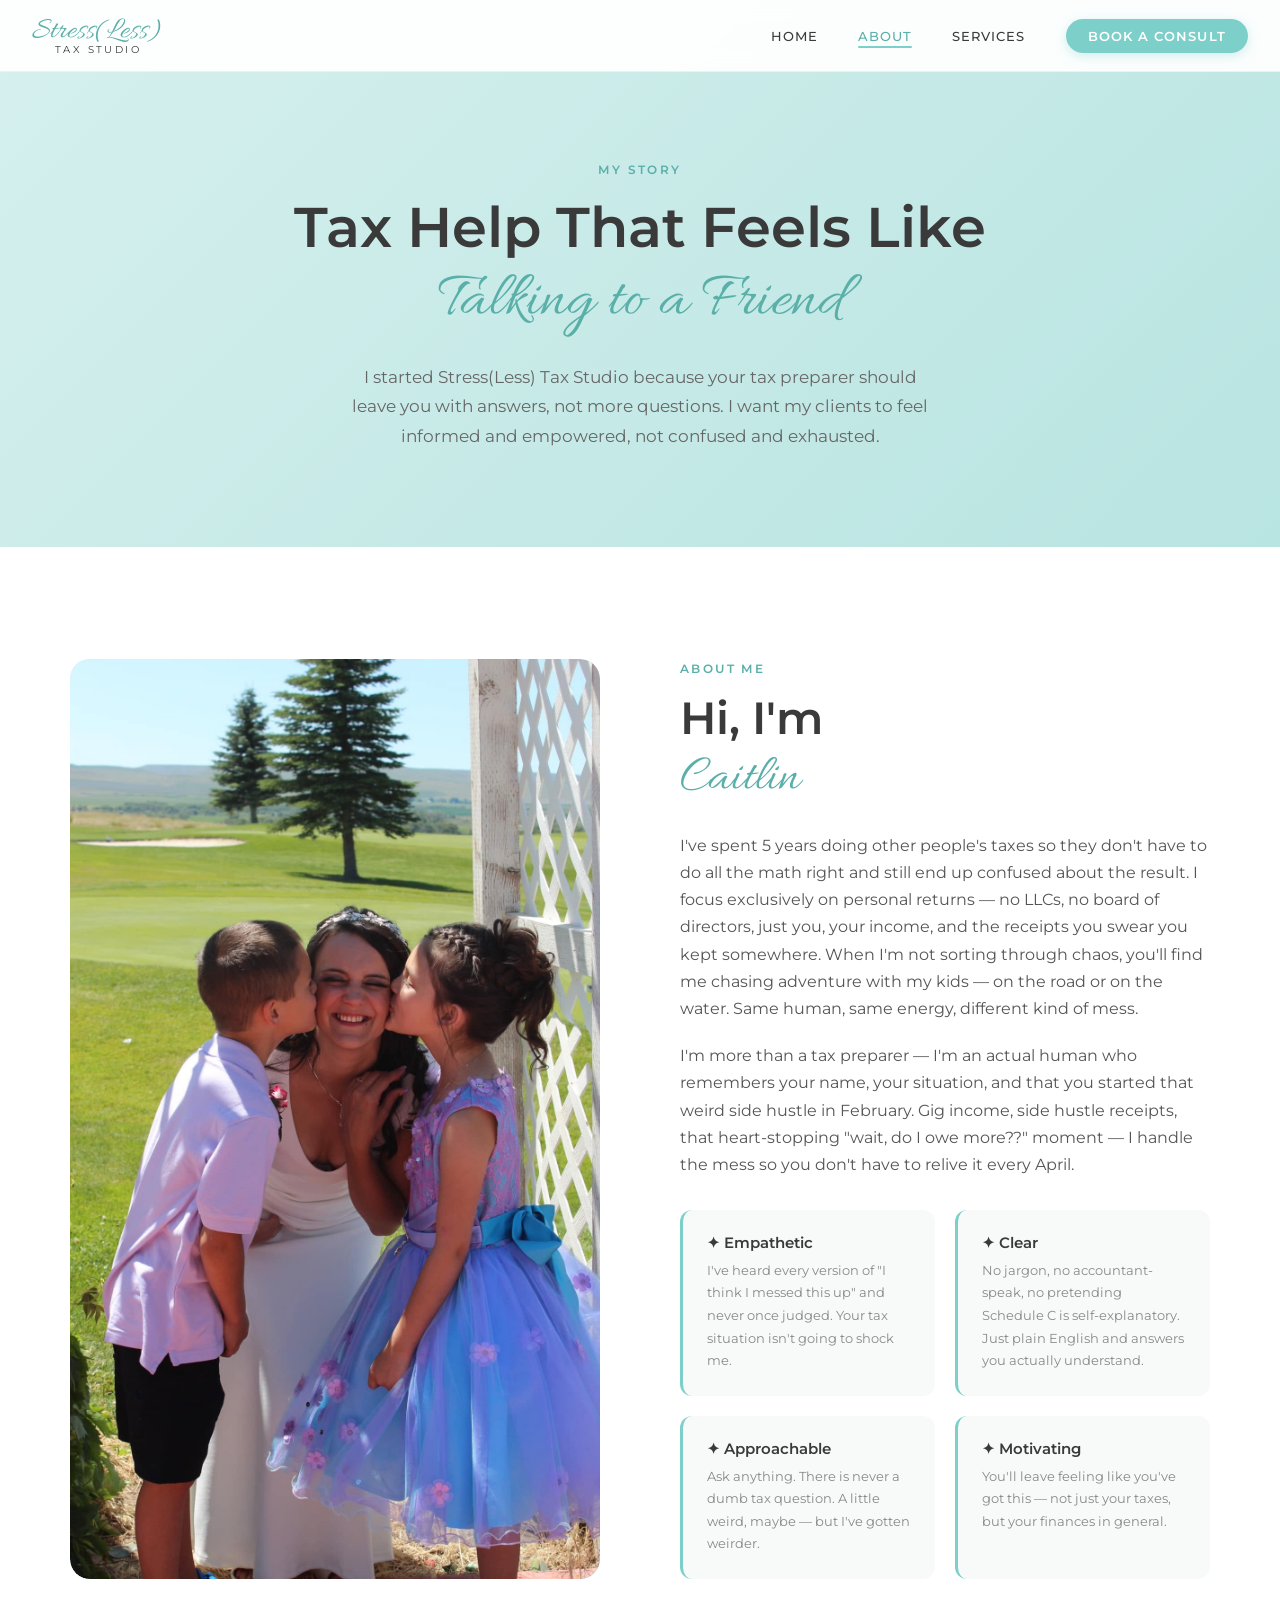
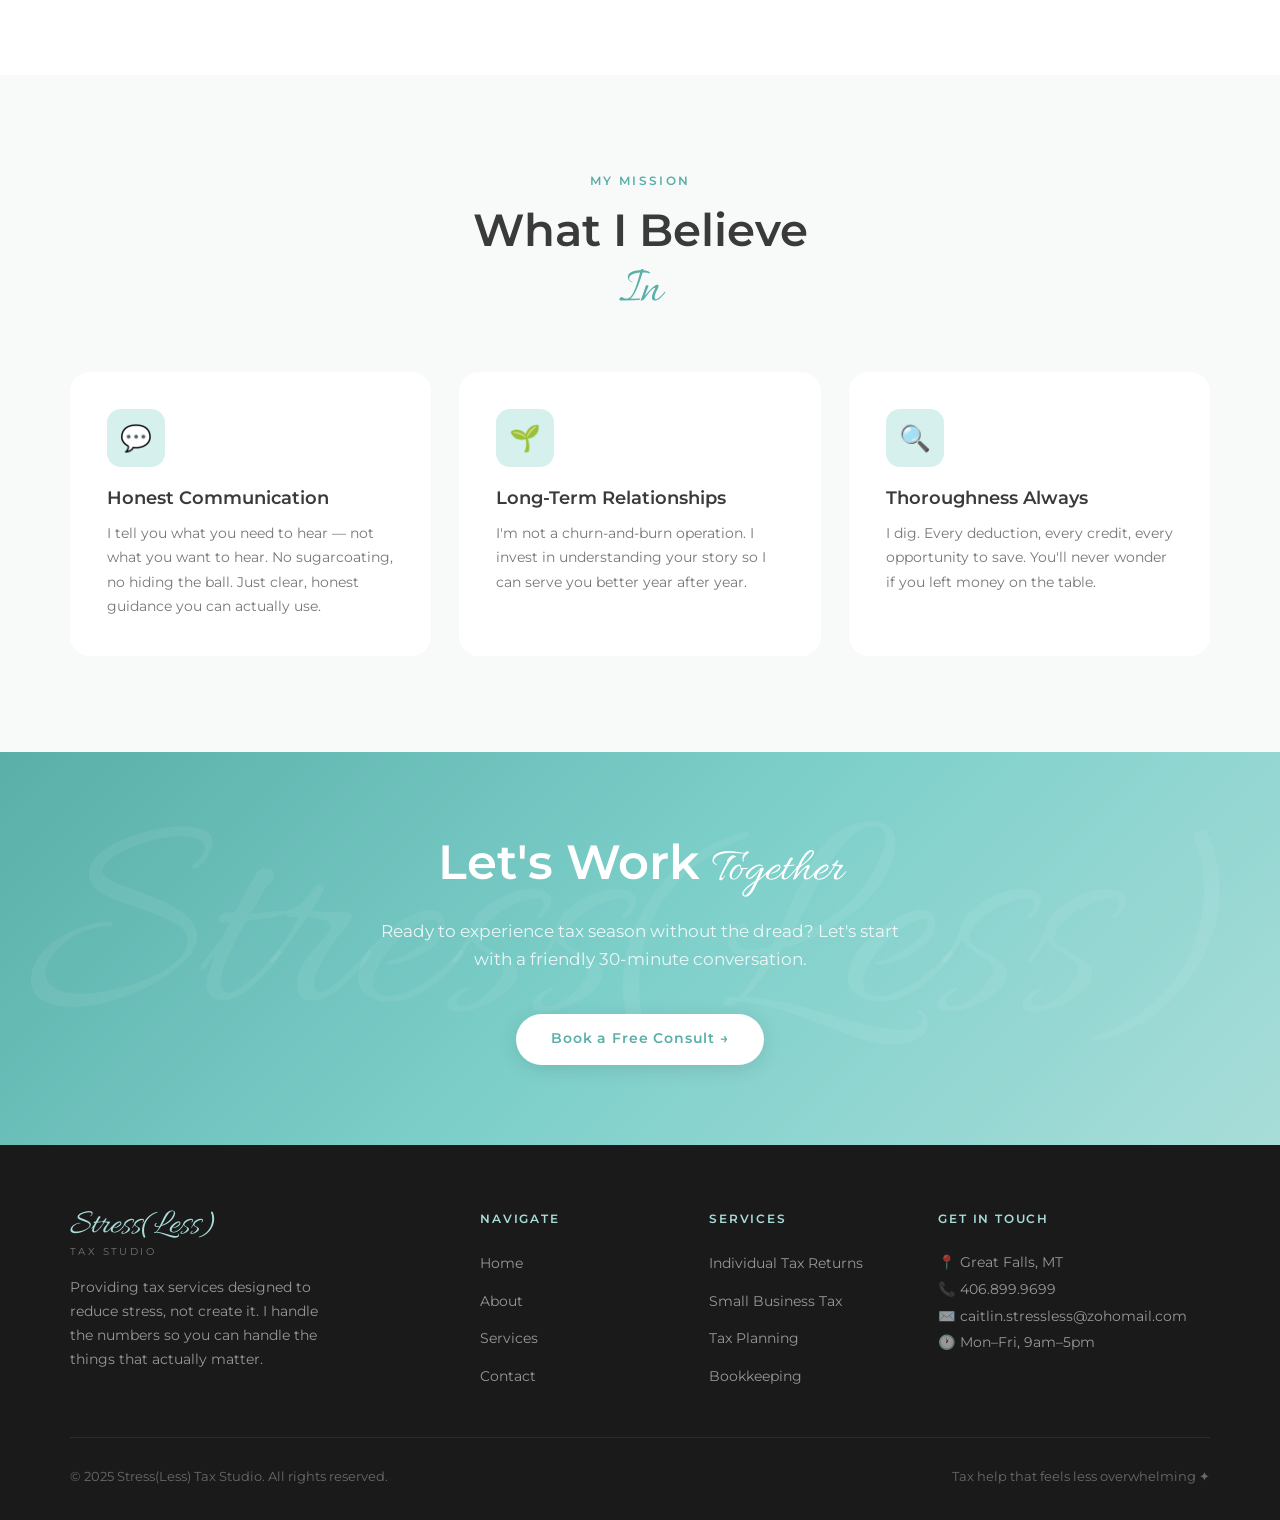
==== commit 8204f0f4: "Changed content tone to more casual, witty, less corporate" ====
--- a/about.html
+++ b/about.html
@@ -4,7 +4,7 @@
   <meta charset="UTF-8" />
   <meta name="viewport" content="width=device-width, initial-scale=1.0" />
   <title>About — Stress(Less) Tax Studio</title>
-  <meta name="description" content="Meet the team behind Stress(Less) Tax Studio. I am a real person who believes tax help should feel human, approachable, and empowering." />
+  <meta name="description" content="Meet the team behind Stress(Less) Tax Studio. We are real people who believe tax help should feel human, approachable, and empowering." />
   <link rel="stylesheet" href="css/style.css" />
 </head>
 <body class="page-about">
@@ -34,7 +34,7 @@
         Tax Help That Feels Like <span class="script">Talking to a Friend</span>
       </h1>
       <p class="section-subtitle reveal" style="margin: 1rem auto 0; text-align: center;">
-        I started Stress(Less) Tax Studio because I believed there had to be a better way — one where clients leave feeling informed and empowered, not confused and exhausted.
+        I started Stress(Less) Tax Studio because your tax preparer should leave you with answers, not more questions. I want my clients to feel informed and empowered, not confused and exhausted.
       </p>
     </div>
   </section>
@@ -44,35 +44,36 @@
     <div class="container">
       <div class="about-content">
         <div class="about-img-wrap reveal">
-          <img src="images/caitlin-profile.jpeg" alt="Caitlin, founder of Stress(Less) Tax Studio" style="width: 100%; height: 100%; object-fit: cover; object-position: top center; border-radius: var(--radius-lg); display: block;" />
+          <img src="images/caitlin-profile2.jpg" alt="Caitlin, founder of Stress(Less) Tax Studio" style="width: 100%; height: 100%; object-fit: cover; object-position: top center; border-radius: var(--radius-lg); display: block;" />
         </div>
 
         <div class="reveal">
           <p class="section-label">About Me</p>
           <h2 class="section-title">Hi, I'm <span class="script">Caitlin</span></h2>
-          <p style="margin-bottom: 1.25rem;">I've spent 5 years doing other people's taxes so they don't have to stare at a tax form like it's written in hieroglyphics. I focus exclusively on personal returns — the kind of returns that actually matter to real people, not the kind that require a board of directors.</p>
-          <p style="margin-bottom: 1.25rem;">I'm more than just a tax preparer — I'm an actual human who knows the difference between a Schedule
-C and a punch in the face. I won't rotate out after one season and forget your name. I can look at your
-gig income, your side hustle receipts, and your "wait, do I owe more??" moments and turn all of it into
-a filed return. Without the judgment.</p>
-          <p style="margin-bottom: 2rem;">When I'm not deep in spreadsheets (willingly, I promise), you'll find me on the water or on the road - searching for new adventure. I bring that same real-human energy to every client relationship.</p>
+          <p style="margin-bottom: 1.25rem;">I've spent 5 years doing other people's taxes so they don't have to do all the math right and still end up confused about the result.
+I focus exclusively on personal returns — no LLCs, no board of directors, just you, your income, and the receipts you swear you kept
+somewhere. When I'm not sorting through chaos, you'll find me chasing adventure with my kids — on the road or on the water. Same human,
+same energy, different kind of mess.</p>
+          <p style="margin-bottom: 1.25rem;">I'm more than a tax preparer — I'm an actual human who remembers your name, your situation, and that you started that weird side hustle in
+February. Gig income, side hustle receipts, that heart-stopping "wait, do I owe more??" moment — I handle the mess so you don't have
+to relive it every April.</p>
 
           <div class="values-grid">
             <div class="value-card reveal" data-delay="0">
               <h4>✦ Empathetic</h4>
-              <p>I make every client feel seen and understood, no matter what.</p>
+              <p>I've heard every version of "I think I messed this up" and never once judged. Your tax situation isn't going to shock me.</p>
             </div>
             <div class="value-card reveal" data-delay="100">
               <h4>✦ Clear</h4>
-              <p>No confusing jargon. Just plain English and real answers.</p>
+              <p>No jargon, no accountant-speak, no pretending Schedule C is self-explanatory. Just plain English and answers you actually understand.</p>
             </div>
             <div class="value-card reveal" data-delay="200">
               <h4>✦ Approachable</h4>
-              <p>Ask any question. Seriously. There are no dumb tax questions.</p>
+              <p>Ask anything. There is never a dumb tax question. A little weird, maybe — but I've gotten weirder.</p>
             </div>
             <div class="value-card reveal" data-delay="300">
               <h4>✦ Motivating</h4>
-              <p>I'll help you feel confident and in control of your finances.</p>
+              <p>You'll leave feeling like you've got this — not just your taxes, but your finances in general.</p>
             </div>
           </div>
         </div>
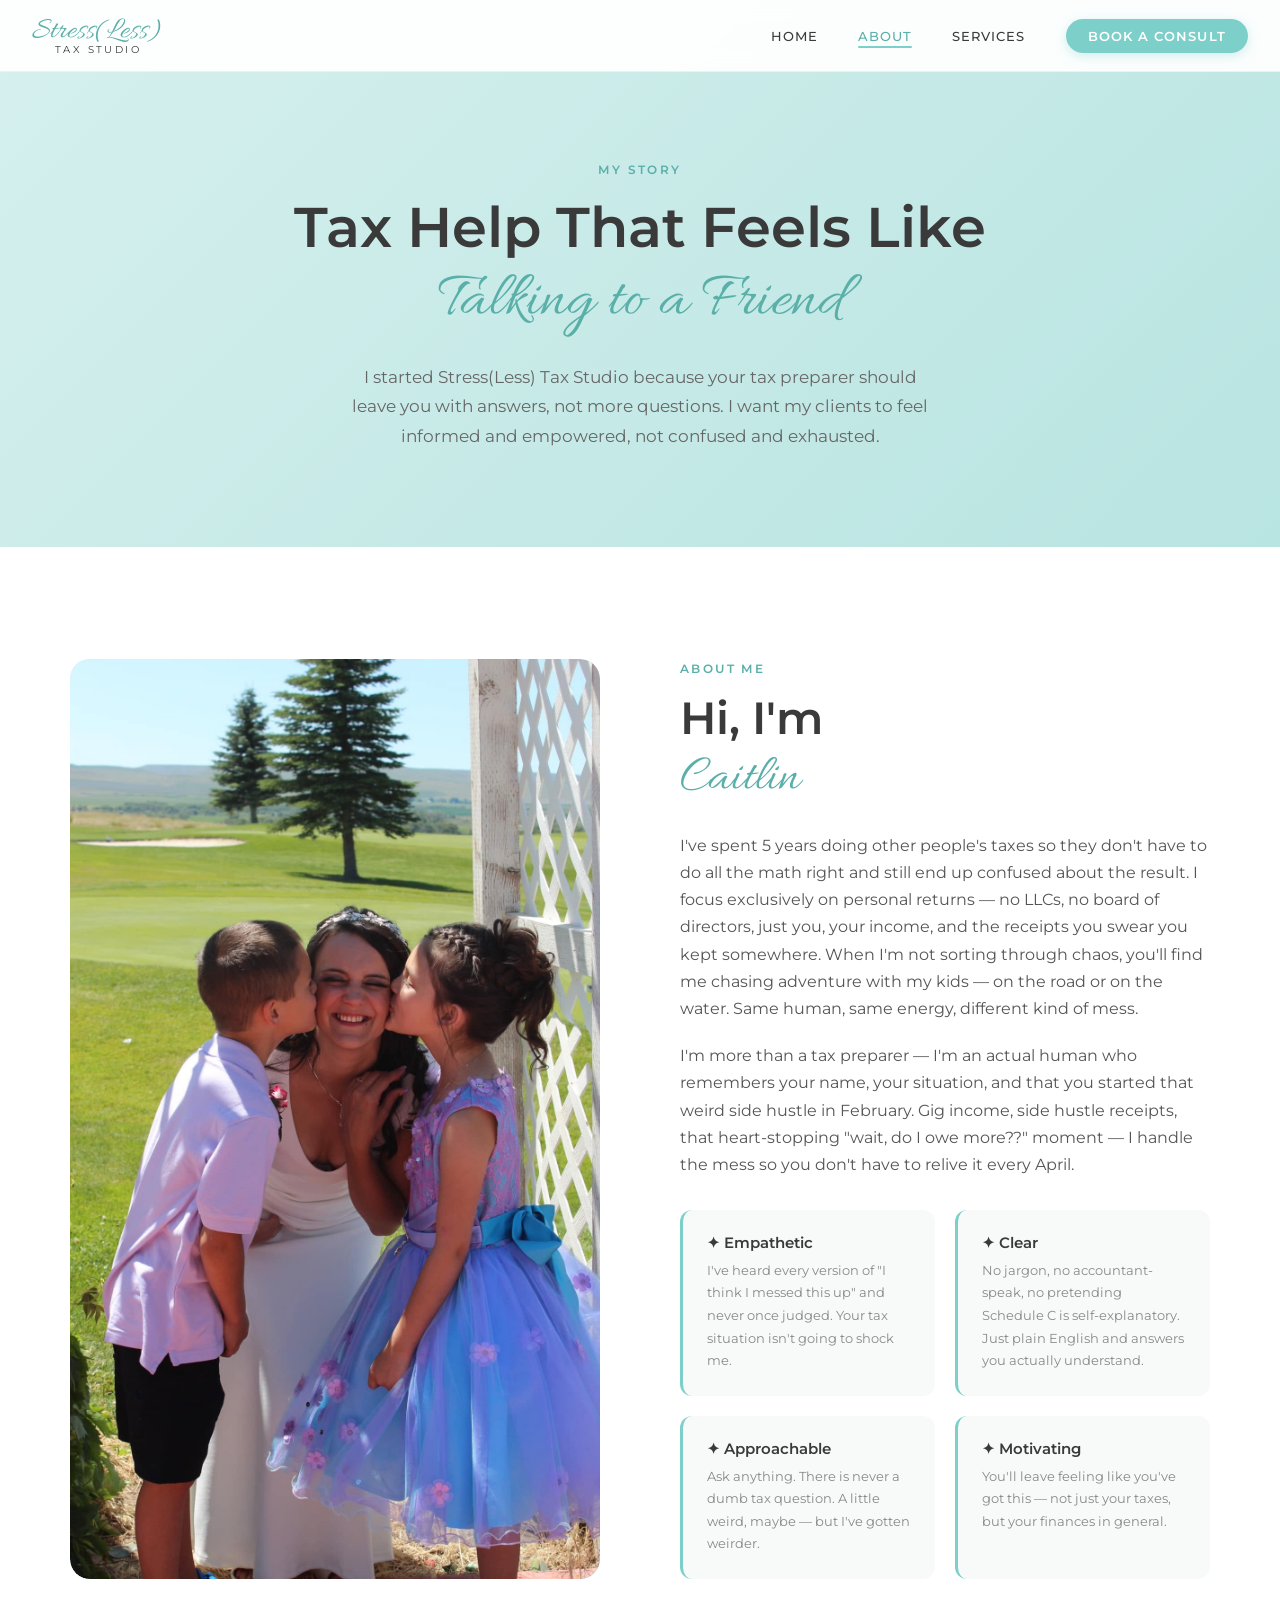
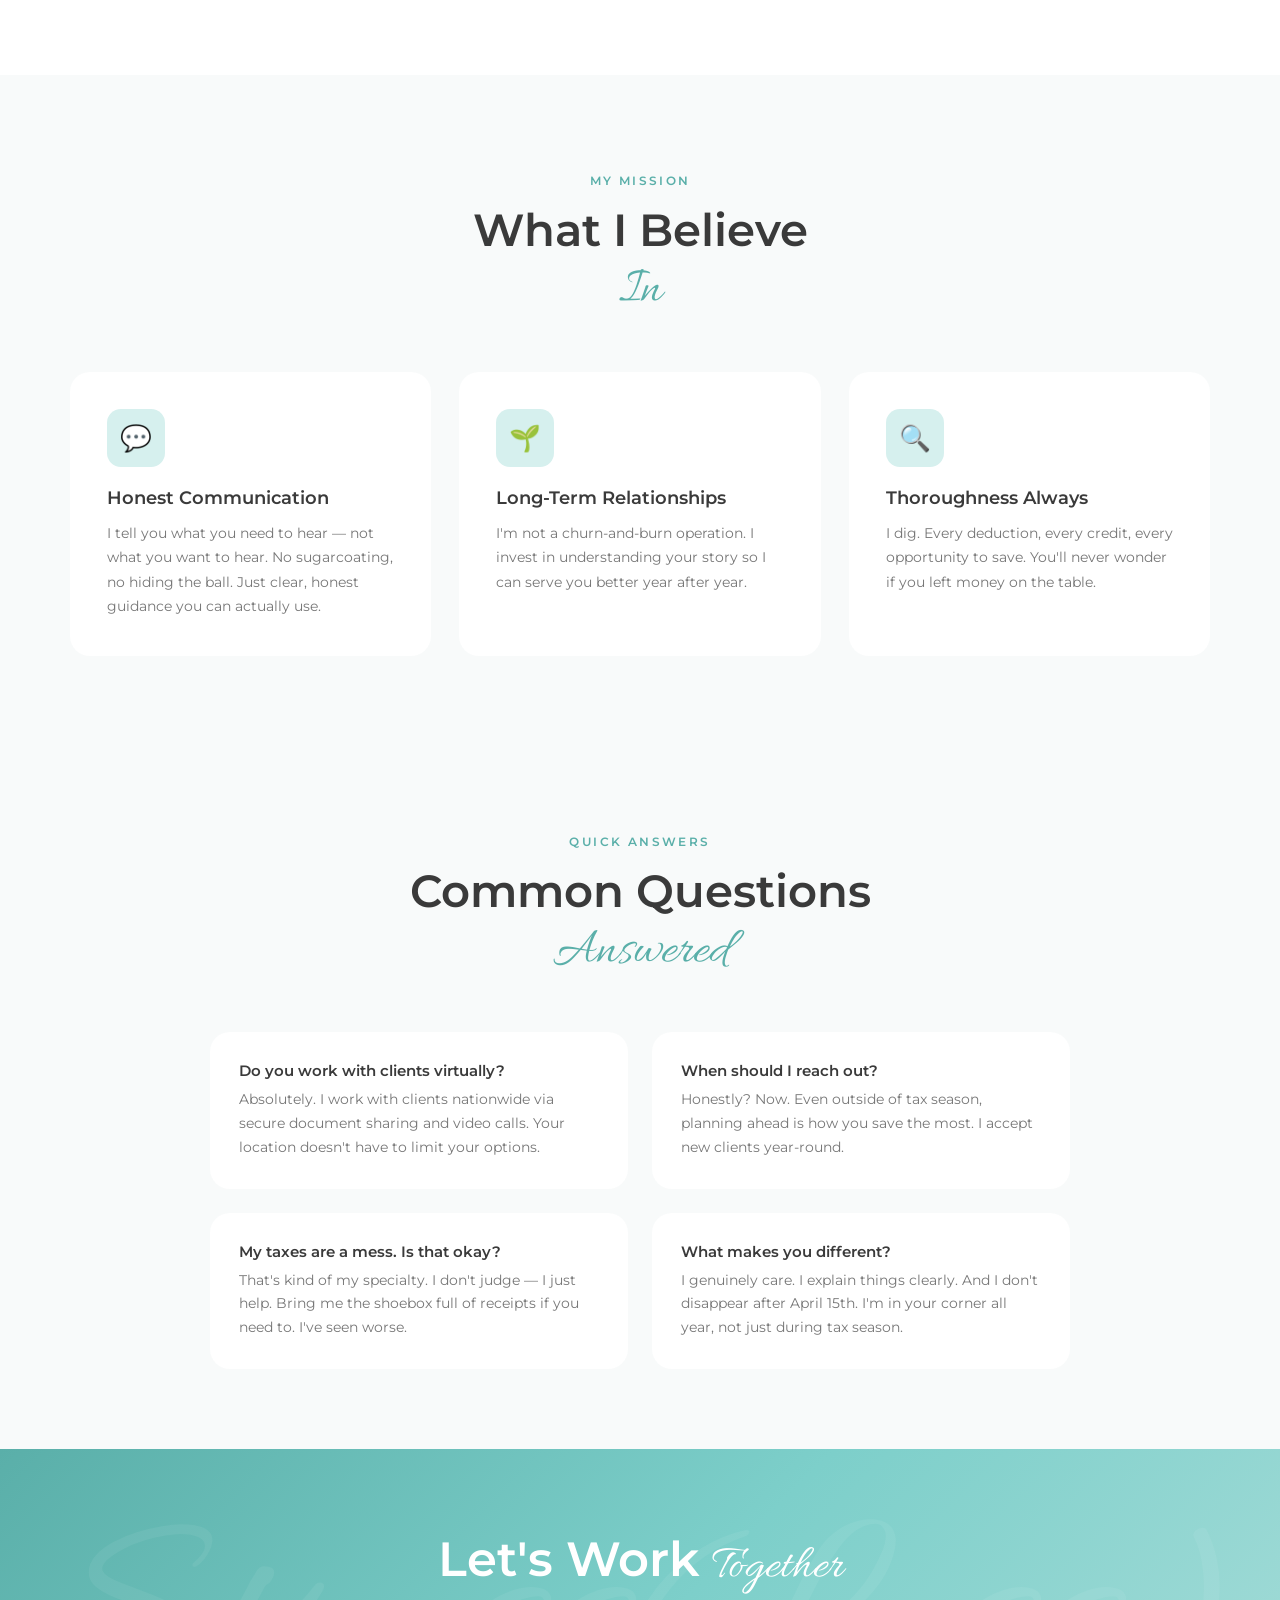
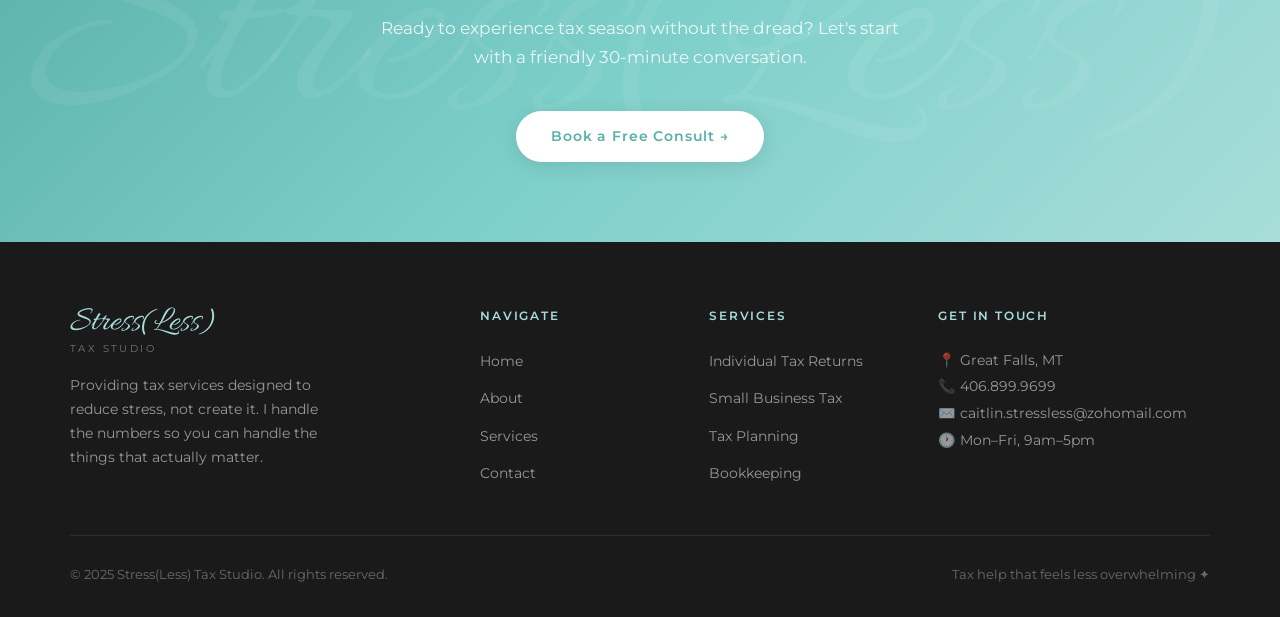
==== commit 24263cd5: "Made tone match throughout" ====
--- a/about.html
+++ b/about.html
@@ -140,6 +140,34 @@
     </div>
   </section> -->
 
+  <!-- FAQ -->
+  <section style="background: var(--off-white); padding: 5rem 2rem;">
+    <div class="container">
+      <div class="text-center reveal" style="margin-bottom: 3rem;">
+        <p class="section-label">Quick Answers</p>
+        <h2 class="section-title">Common Questions <span class="script">Answered</span></h2>
+      </div>
+      <div style="display: grid; grid-template-columns: repeat(auto-fit, minmax(300px, 1fr)); gap: 1.5rem; max-width: 860px; margin: 0 auto;">
+        <div class="service-card reveal" data-delay="0" style="padding: 1.75rem;">
+          <h4 style="font-size: 0.95rem; margin-bottom: 0.5rem; color: var(--charcoal);">Do you work with clients virtually?</h4>
+          <p style="font-size: 0.875rem;">Absolutely. I work with clients nationwide via secure document sharing and video calls. Your location doesn't have to limit your options.</p>
+        </div>
+        <div class="service-card reveal" data-delay="100" style="padding: 1.75rem;">
+          <h4 style="font-size: 0.95rem; margin-bottom: 0.5rem; color: var(--charcoal);">When should I reach out?</h4>
+          <p style="font-size: 0.875rem;">Honestly? Now. Even outside of tax season, planning ahead is how you save the most. I accept new clients year-round.</p>
+        </div>
+        <div class="service-card reveal" data-delay="200" style="padding: 1.75rem;">
+          <h4 style="font-size: 0.95rem; margin-bottom: 0.5rem; color: var(--charcoal);">My taxes are a mess. Is that okay?</h4>
+          <p style="font-size: 0.875rem;">That's kind of my specialty. I don't judge — I just help. Bring me the shoebox full of receipts if you need to. I've seen worse.</p>
+        </div>
+        <div class="service-card reveal" data-delay="300" style="padding: 1.75rem;">
+          <h4 style="font-size: 0.95rem; margin-bottom: 0.5rem; color: var(--charcoal);">What makes you different?</h4>
+          <p style="font-size: 0.875rem;">I genuinely care. I explain things clearly. And I don't disappear after April 15th. I'm in your corner all year, not just during tax season.</p>
+        </div>
+      </div>
+    </div>
+  </section>
+
   <!-- CTA BANNER -->
   <section class="cta-banner">
     <div class="container reveal">
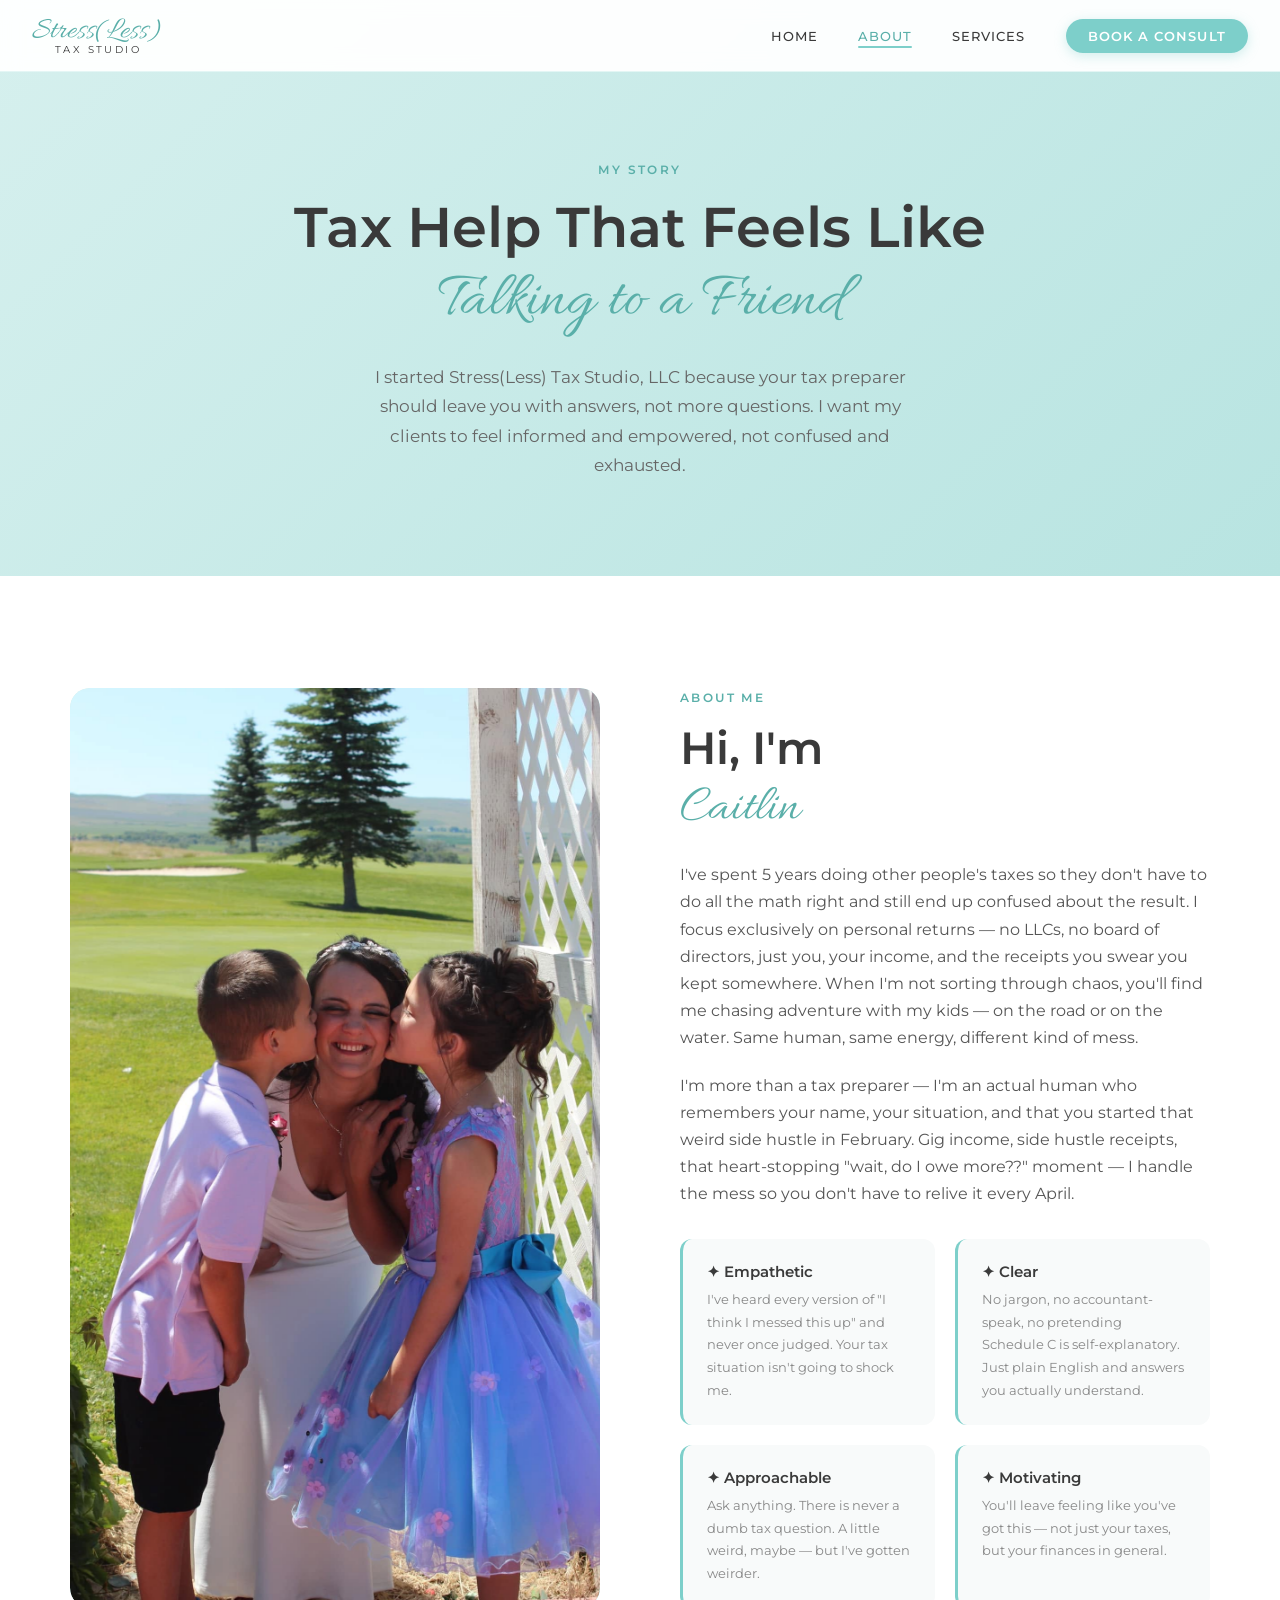
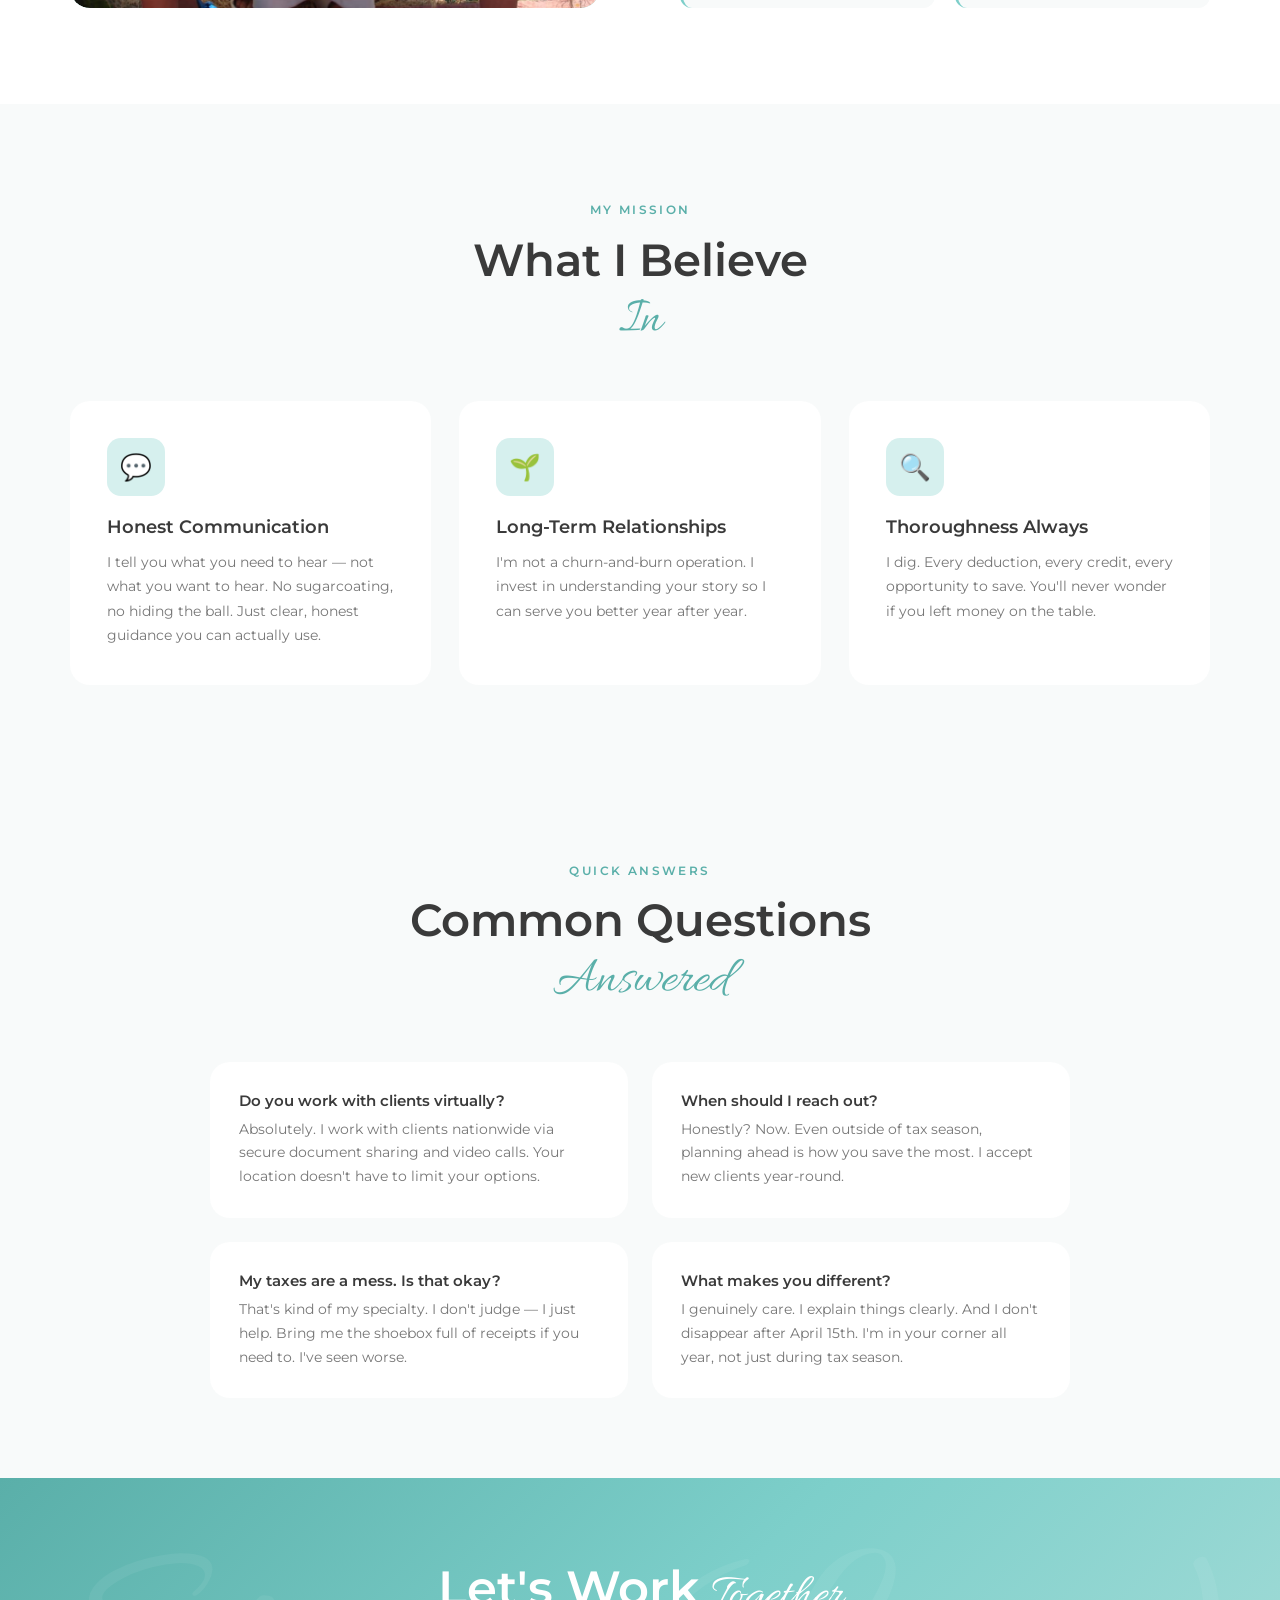
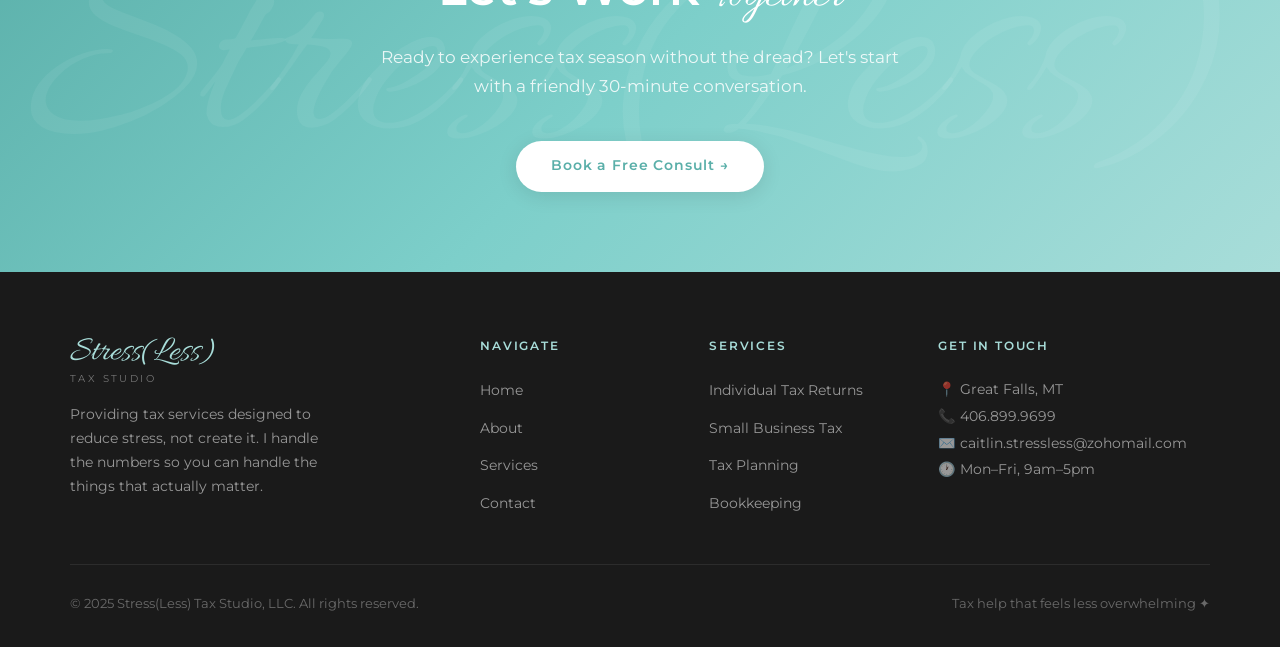
==== commit f3642c98: "Made layout changes to services.html" ====
--- a/about.html
+++ b/about.html
@@ -3,8 +3,8 @@
 <head>
   <meta charset="UTF-8" />
   <meta name="viewport" content="width=device-width, initial-scale=1.0" />
-  <title>About — Stress(Less) Tax Studio</title>
-  <meta name="description" content="Meet the team behind Stress(Less) Tax Studio. We are real people who believe tax help should feel human, approachable, and empowering." />
+  <title>About — Stress(Less) Tax Studio, LLC</title>
+  <meta name="description" content="Meet the team behind Stress(Less) Tax Studio, LLC. We are real people who believe tax help should feel human, approachable, and empowering." />
   <link rel="stylesheet" href="css/style.css" />
 </head>
 <body class="page-about">
@@ -34,7 +34,7 @@
         Tax Help That Feels Like <span class="script">Talking to a Friend</span>
       </h1>
       <p class="section-subtitle reveal" style="margin: 1rem auto 0; text-align: center;">
-        I started Stress(Less) Tax Studio because your tax preparer should leave you with answers, not more questions. I want my clients to feel informed and empowered, not confused and exhausted.
+        I started Stress(Less) Tax Studio, LLC because your tax preparer should leave you with answers, not more questions. I want my clients to feel informed and empowered, not confused and exhausted.
       </p>
     </div>
   </section>
@@ -44,7 +44,7 @@
     <div class="container">
       <div class="about-content">
         <div class="about-img-wrap reveal">
-          <img src="images/caitlin-profile2.jpg" alt="Caitlin, founder of Stress(Less) Tax Studio" style="width: 100%; height: 100%; object-fit: cover; object-position: top center; border-radius: var(--radius-lg); display: block;" />
+          <img src="images/caitlin-profile2.jpg" alt="Caitlin, founder of Stress(Less) Tax Studio, LLC" style="width: 100%; height: 100%; object-fit: cover; object-position: top center; border-radius: var(--radius-lg); display: block;" />
         </div>
 
         <div class="reveal">
@@ -210,7 +210,7 @@
         </div>
       </div>
       <div class="footer-bottom">
-        <p>© 2025 Stress(Less) Tax Studio. All rights reserved.</p>
+        <p>© 2025 Stress(Less) Tax Studio, LLC. All rights reserved.</p>
         <p>Tax help that feels less overwhelming ✦</p>
       </div>
     </div>
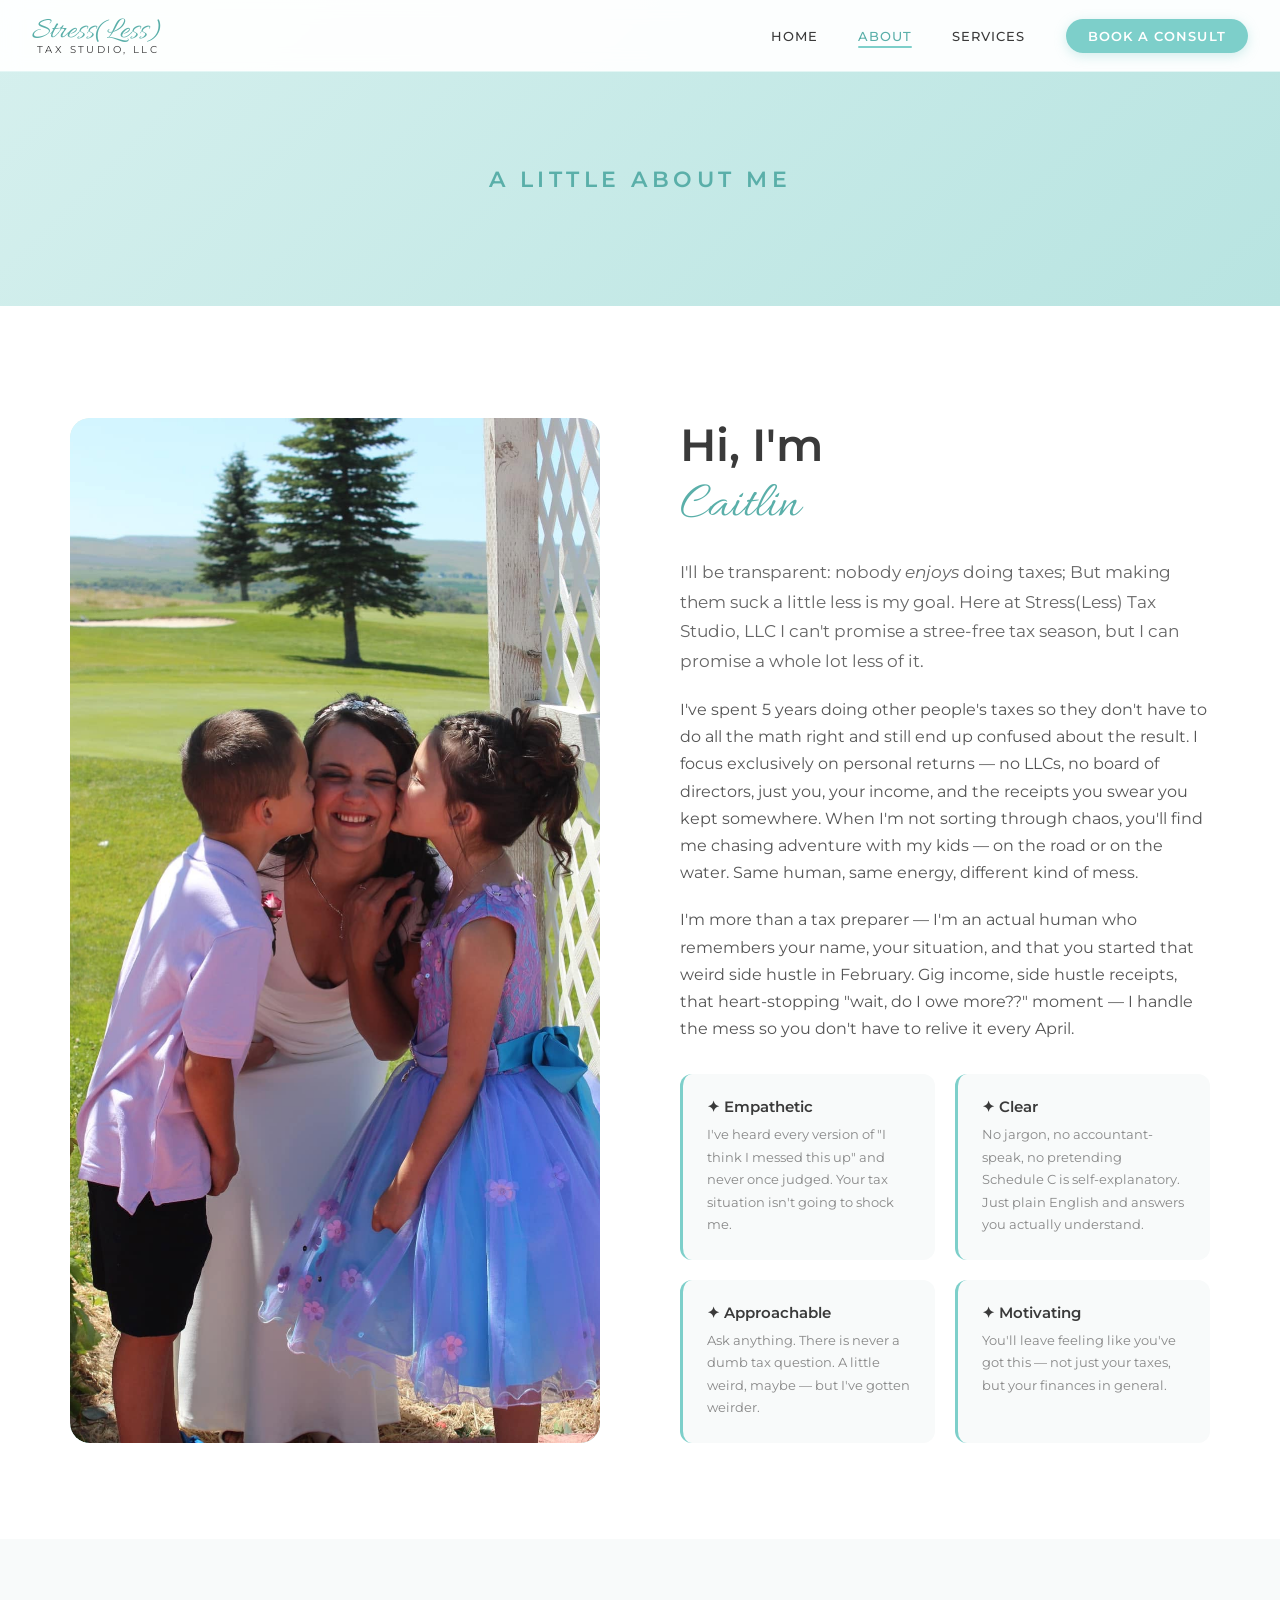
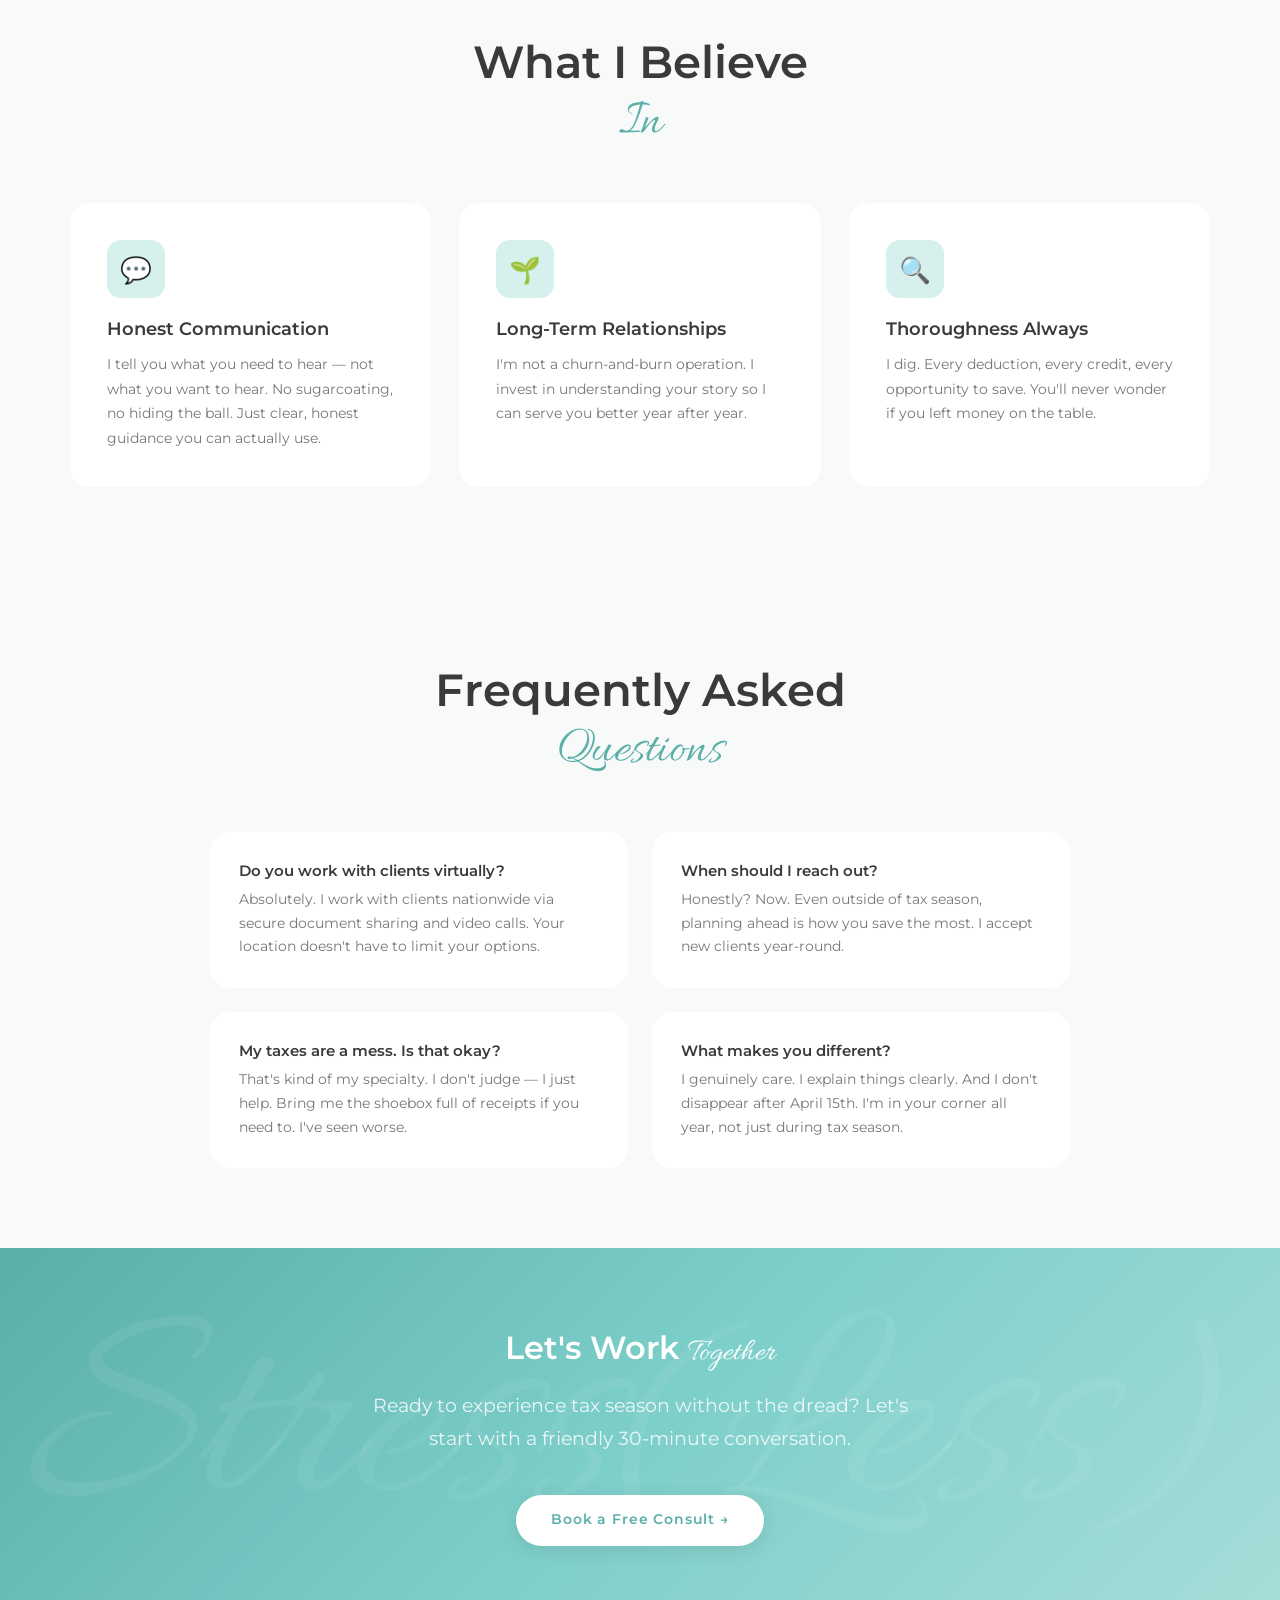
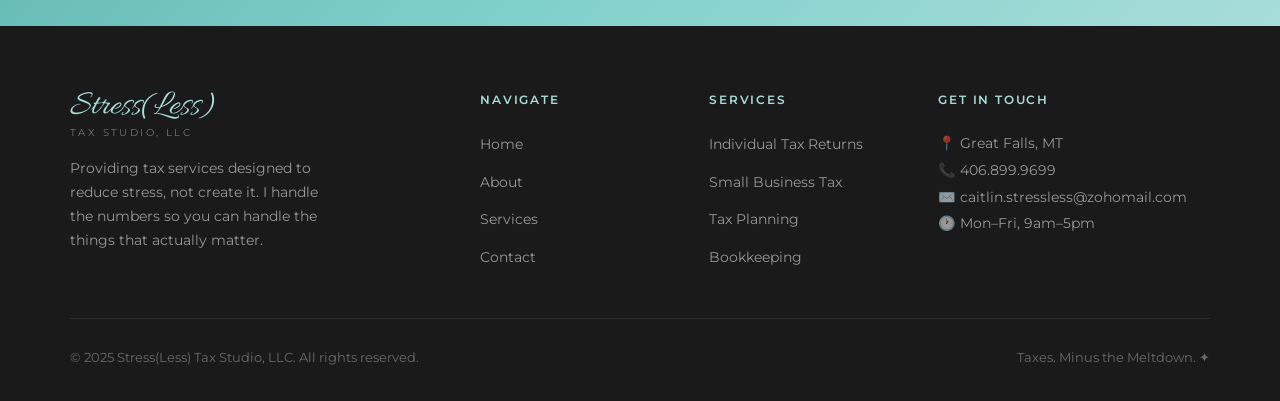
==== commit a6dfd538: "Made edits to content on all pages." ====
--- a/about.html
+++ b/about.html
@@ -13,7 +13,7 @@
   <nav>
     <div class="nav-logo">
       <span class="script-name">Stress(Less)</span>
-      <span class="studio-text">Tax Studio</span>
+      <span class="studio-text">Tax Studio, LLC</span>
     </div>
     <ul class="nav-links" id="navLinks">
       <li><a href="index.html">Home</a></li>
@@ -29,13 +29,10 @@
   <!-- ABOUT HERO -->
   <section class="about-hero">
     <div class="container">
-      <p class="section-label reveal">My Story</p>
-      <h1 class="section-title reveal" style="font-size: clamp(2.4rem, 5vw, 3.5rem);">
-        Tax Help That Feels Like <span class="script">Talking to a Friend</span>
-      </h1>
-      <p class="section-subtitle reveal" style="margin: 1rem auto 0; text-align: center;">
-        I started Stress(Less) Tax Studio, LLC because your tax preparer should leave you with answers, not more questions. I want my clients to feel informed and empowered, not confused and exhausted.
-      </p>
+          <p class="section-label reveal" style="font-size: 1.4rem;">A Little About Me</p>
+      <!--<h1 class="section-title reveal" style="font-size: clamp(2.4rem, 5vw, 3.5rem);">
+        In Case You Were Wondering...
+      </h1>-->
     </div>
   </section>
 
@@ -48,8 +45,10 @@
         </div>
 
         <div class="reveal">
-          <p class="section-label">About Me</p>
           <h2 class="section-title">Hi, I'm <span class="script">Caitlin</span></h2>
+          <p class="section-subtitle reveal" style="margin-bottom: 1.25rem;">
+            I'll be transparent: nobody <i>enjoys</i> doing taxes; But making them suck a little less is my goal. Here at Stress(Less) Tax Studio, LLC I can't promise a stree-free tax season, but I can promise a whole lot less of it.
+          </p>
           <p style="margin-bottom: 1.25rem;">I've spent 5 years doing other people's taxes so they don't have to do all the math right and still end up confused about the result.
 I focus exclusively on personal returns — no LLCs, no board of directors, just you, your income, and the receipts you swear you kept
 somewhere. When I'm not sorting through chaos, you'll find me chasing adventure with my kids — on the road or on the water. Same human,
@@ -85,7 +84,7 @@
   <section class="services" style="background: var(--off-white);">
     <div class="container">
       <div class="text-center reveal">
-        <p class="section-label">My Mission</p>
+        <!--<p class="section-label">My Mission</p>-->
         <h2 class="section-title">What I Believe <span class="script">In</span></h2>
       </div>
       <div class="services-grid" style="margin-top: 3rem;">
@@ -144,8 +143,8 @@
   <section style="background: var(--off-white); padding: 5rem 2rem;">
     <div class="container">
       <div class="text-center reveal" style="margin-bottom: 3rem;">
-        <p class="section-label">Quick Answers</p>
-        <h2 class="section-title">Common Questions <span class="script">Answered</span></h2>
+        <!--<p class="section-label">Quick Answers</p>-->
+        <h2 class="section-title">Frequently Asked <span class="script">Questions</span></h2>
       </div>
       <div style="display: grid; grid-template-columns: repeat(auto-fit, minmax(300px, 1fr)); gap: 1.5rem; max-width: 860px; margin: 0 auto;">
         <div class="service-card reveal" data-delay="0" style="padding: 1.75rem;">
@@ -183,7 +182,7 @@
       <div class="footer-grid">
         <div class="footer-brand">
           <span class="script-name">Stress(Less)</span>
-          <span class="studio-text">Tax Studio</span>
+          <span class="studio-text">Tax Studio, LLC</span>
           <p>Providing tax services designed to reduce stress, not create it. I handle the numbers so you can handle the things that actually matter.</p>
         </div>
         <div class="footer-col">
@@ -211,7 +210,7 @@
       </div>
       <div class="footer-bottom">
         <p>© 2025 Stress(Less) Tax Studio, LLC. All rights reserved.</p>
-        <p>Tax help that feels less overwhelming ✦</p>
+        <p>Taxes. Minus the Meltdown. ✦</p>
       </div>
     </div>
   </footer>
--- a/css/style.css
+++ b/css/style.css
@@ -519,13 +519,13 @@
   white-space: nowrap; pointer-events: none;
 }
 .cta-banner h2 {
-  font-size: clamp(2rem, 4vw, 3rem);
+  font-size: clamp(1.5rem, 2.5vw, 2rem);
   color: var(--white);
   margin-bottom: 1rem;
 }
 .cta-banner p {
   color: rgba(255,255,255,0.85);
-  font-size: 1.05rem;
+  font-size: 1.2rem;
   max-width: 540px;
   margin: 0 auto 2.5rem;
 }
